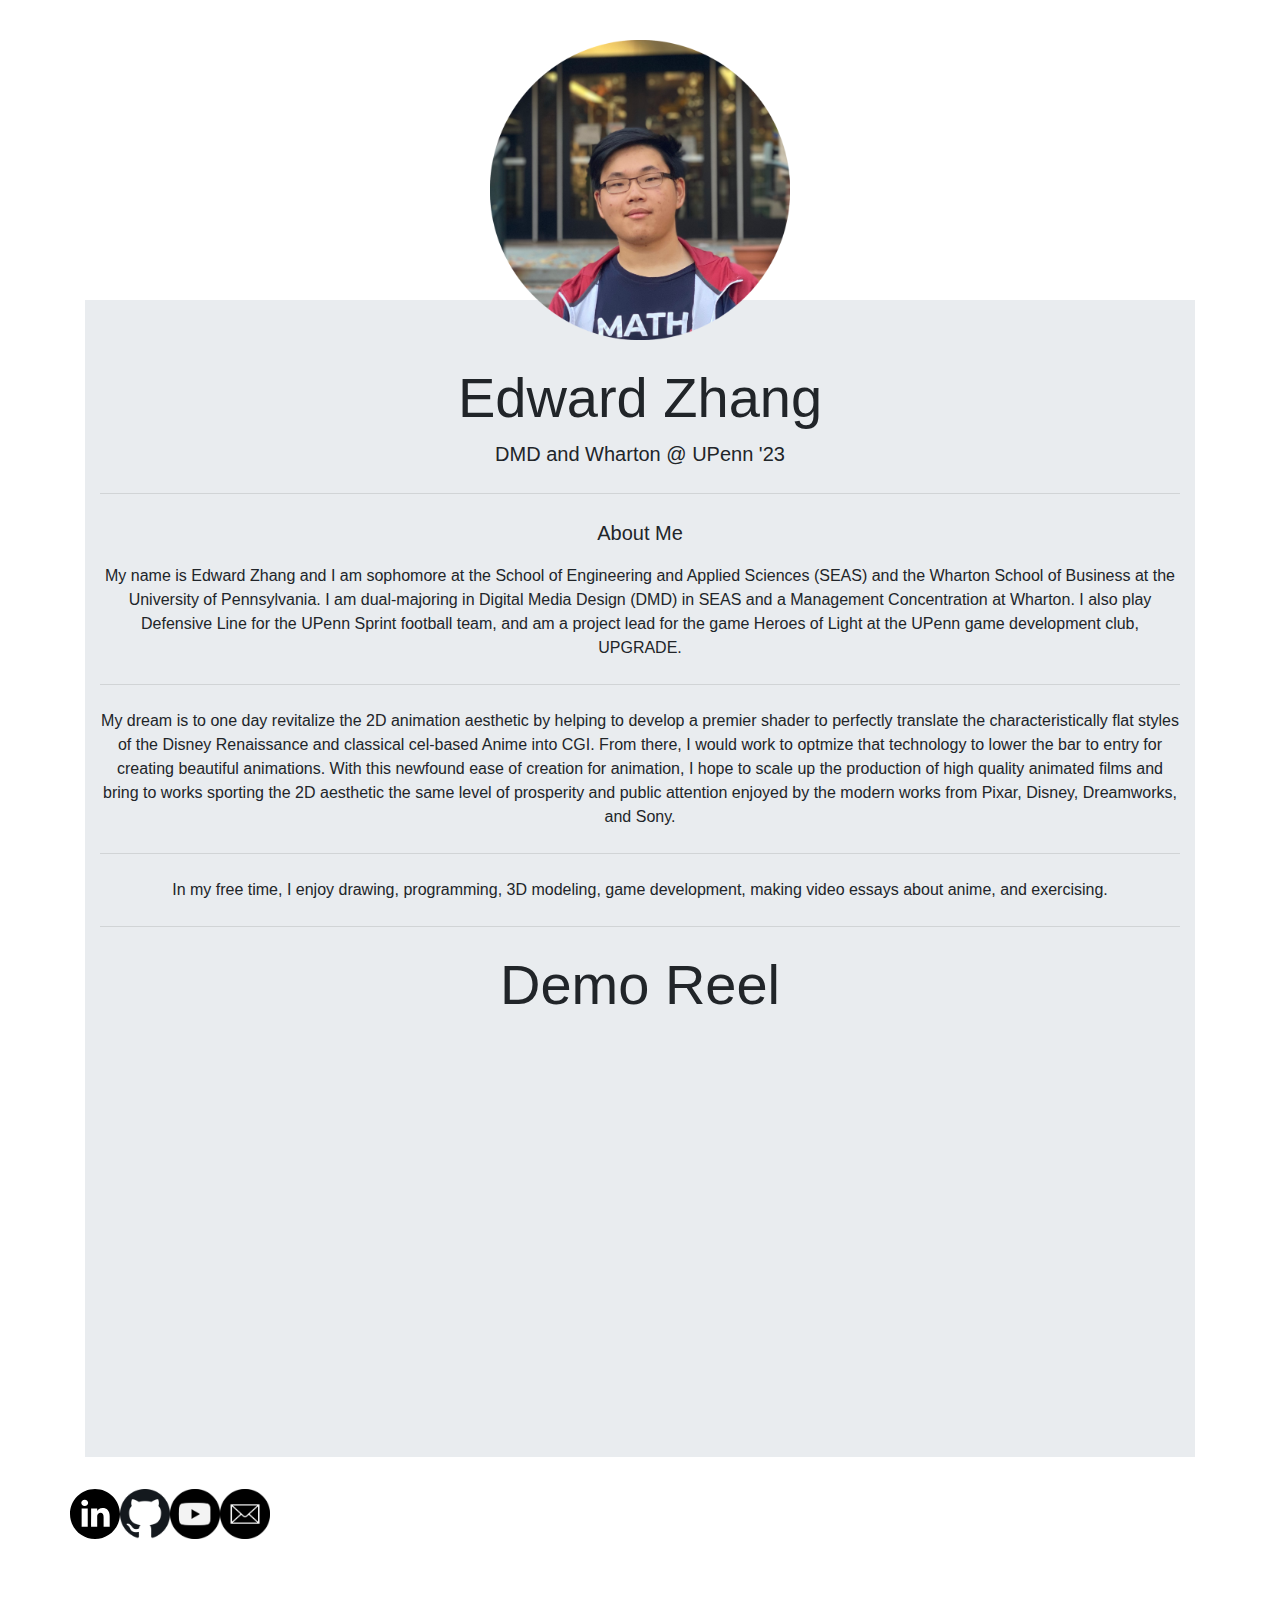
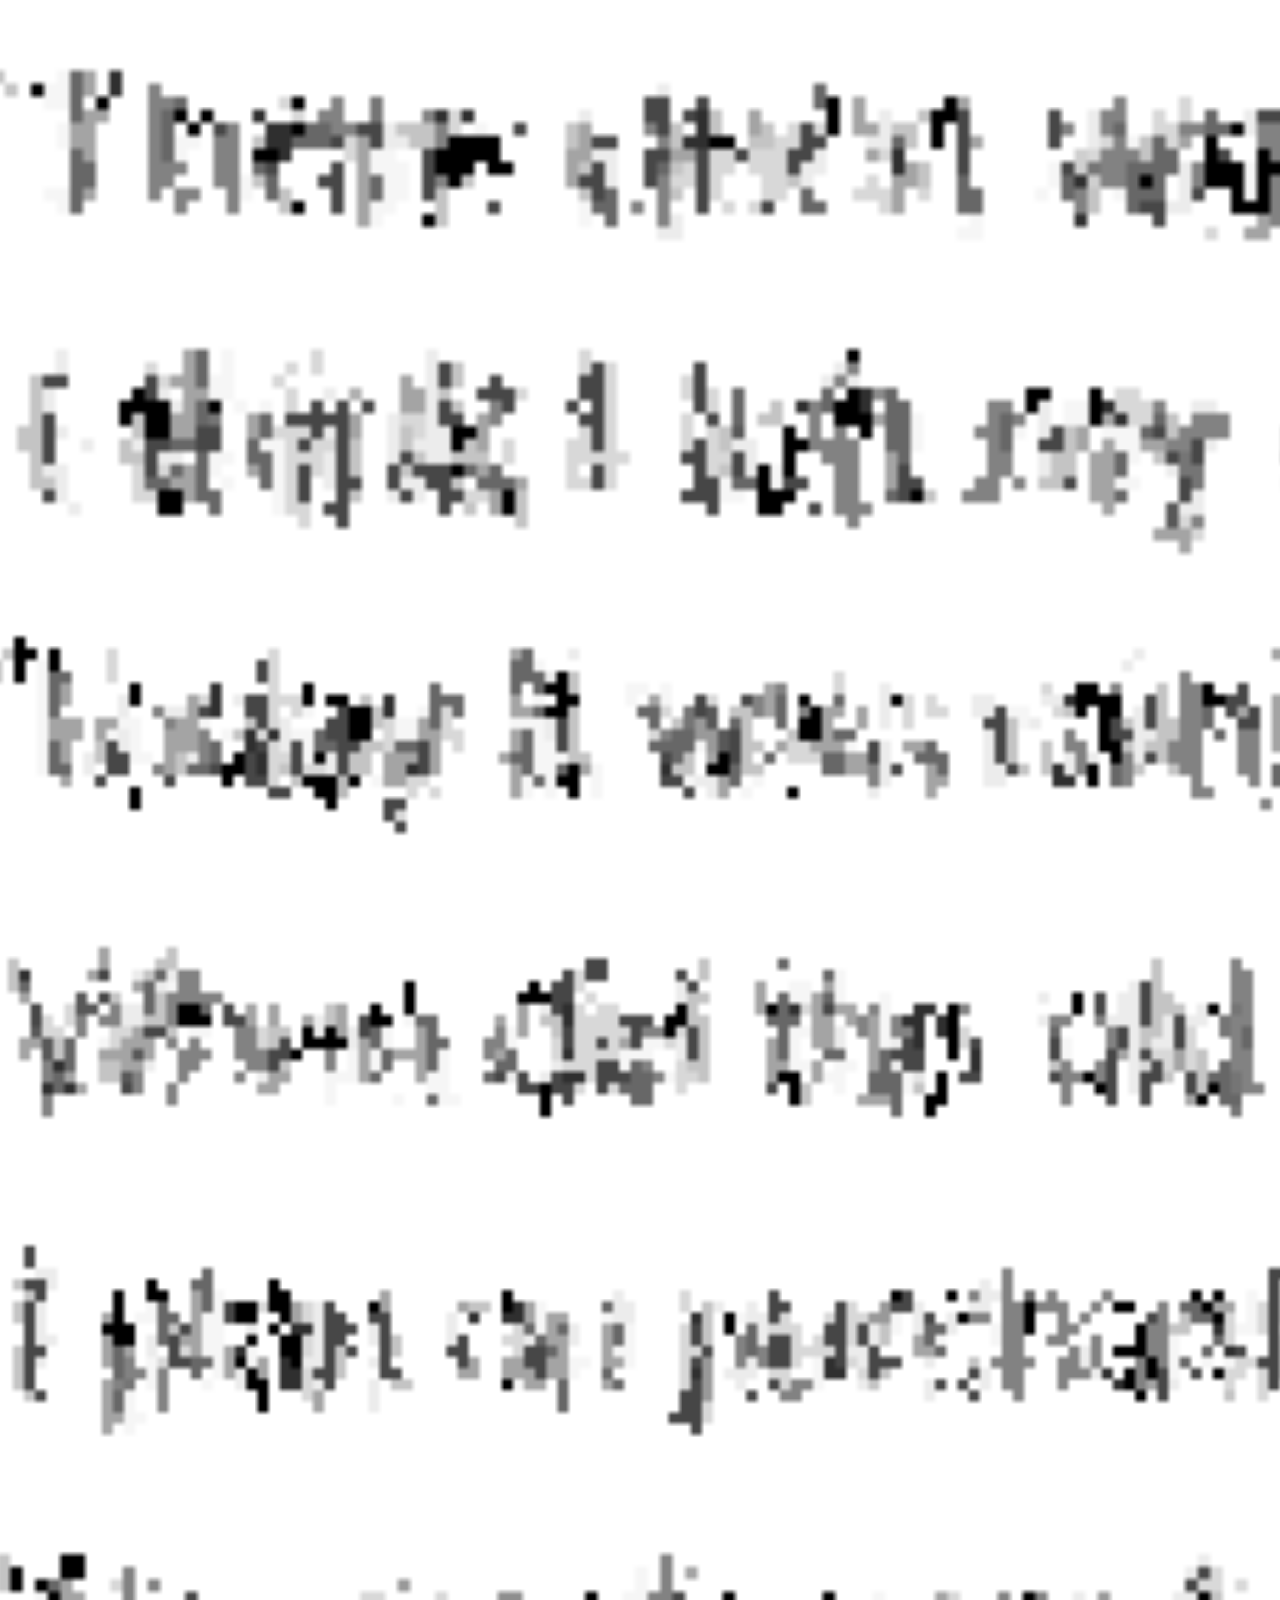
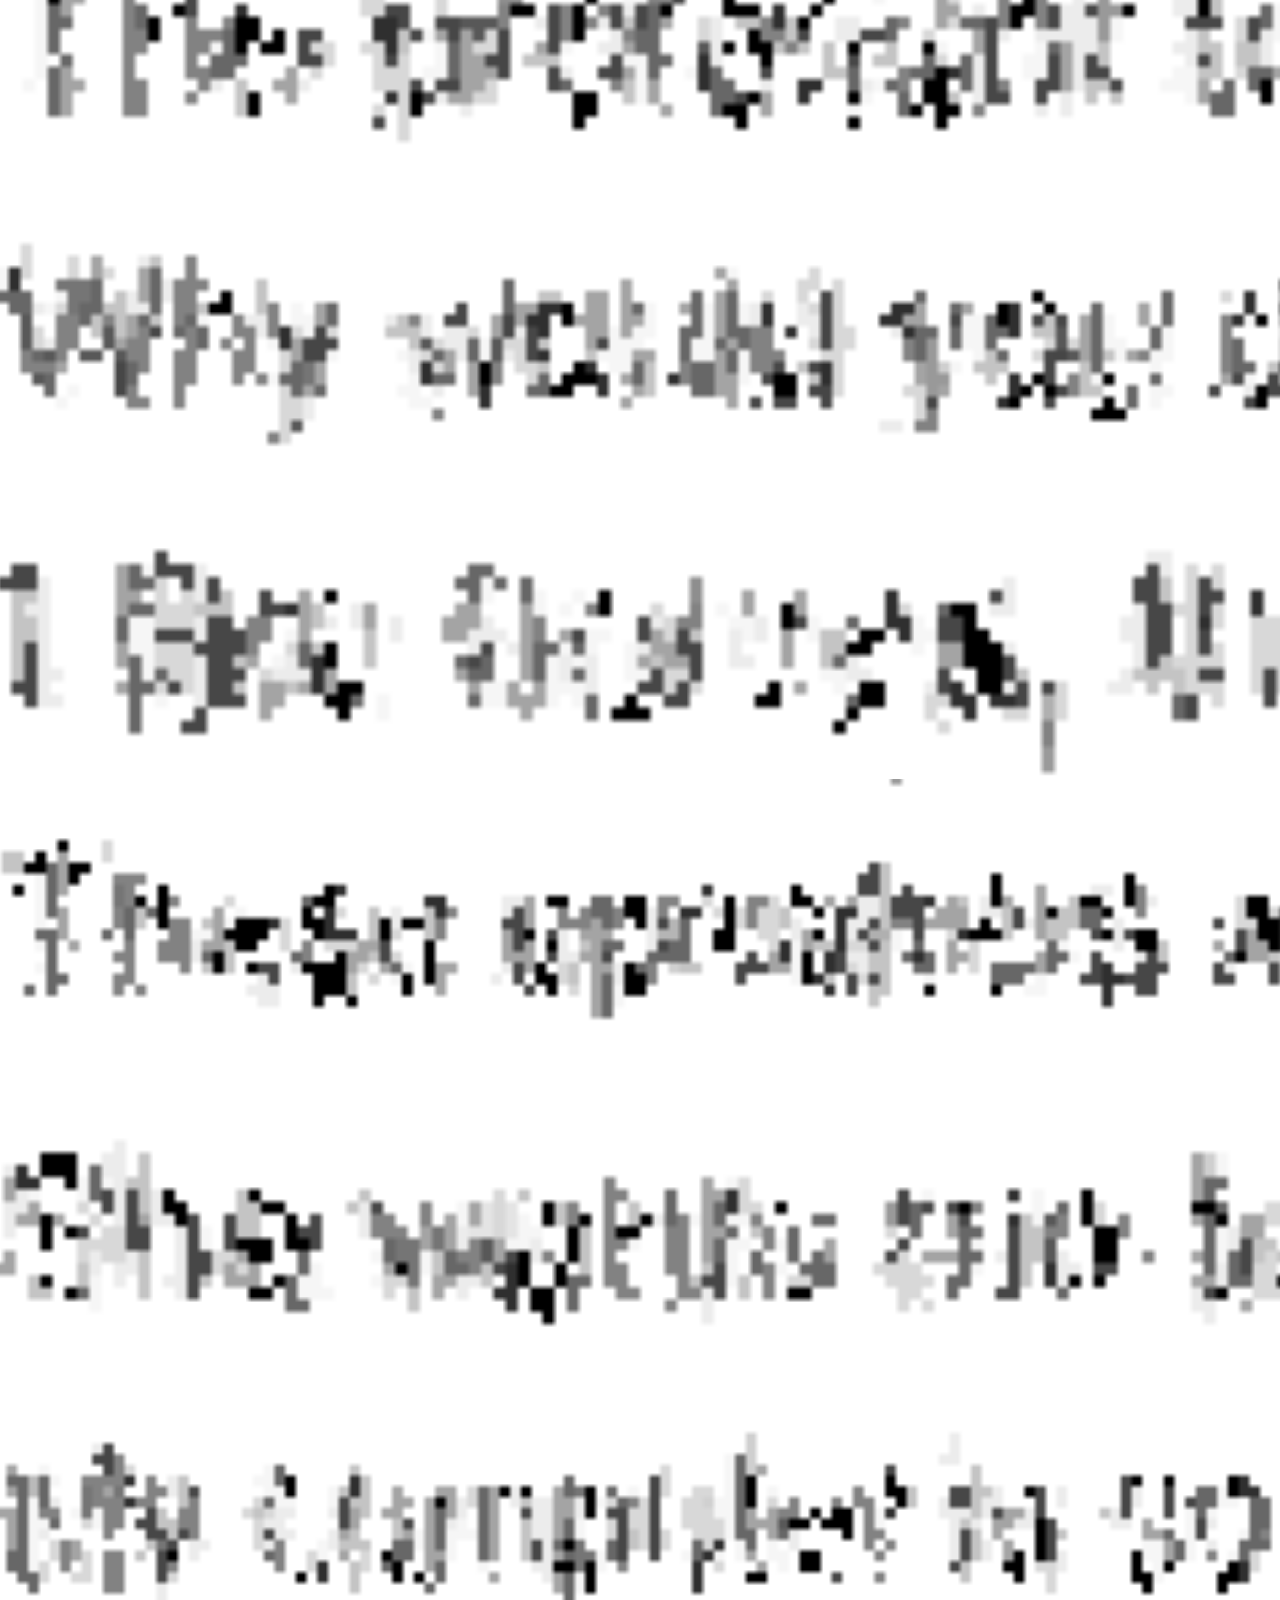
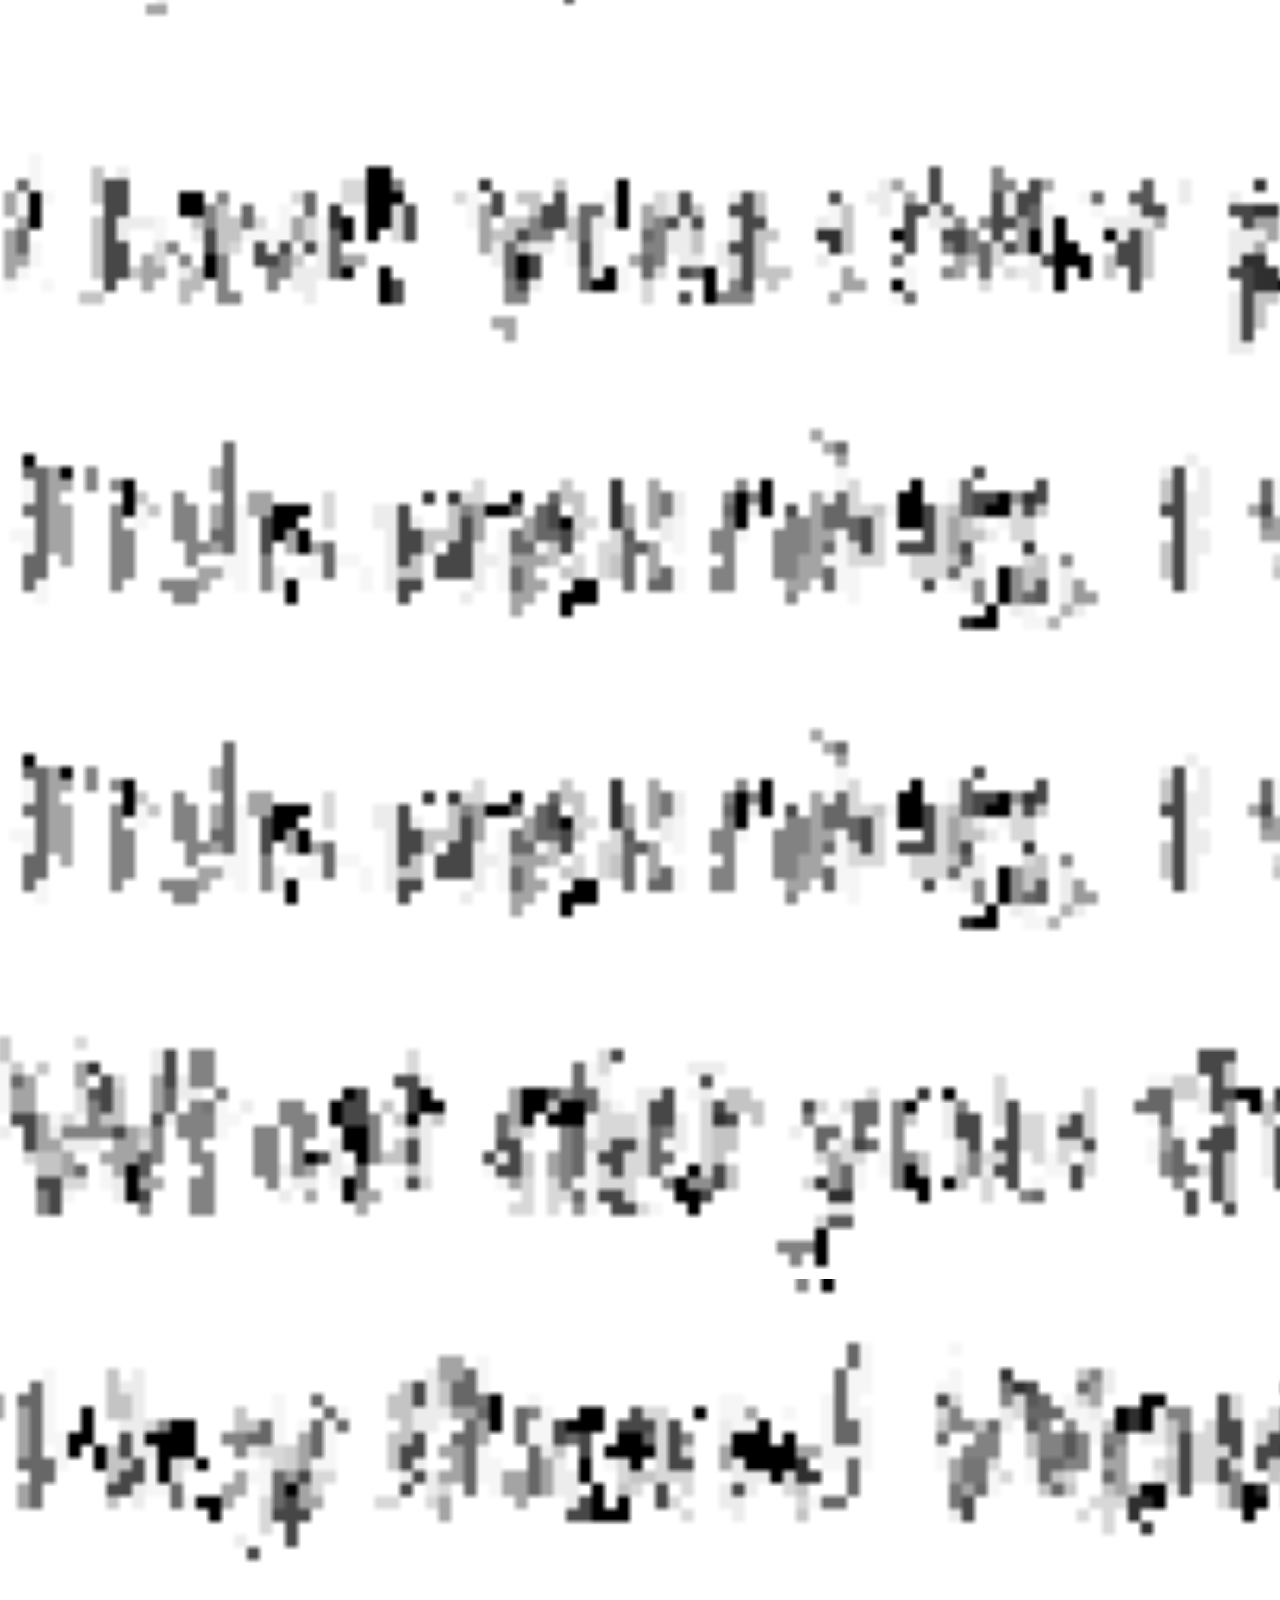
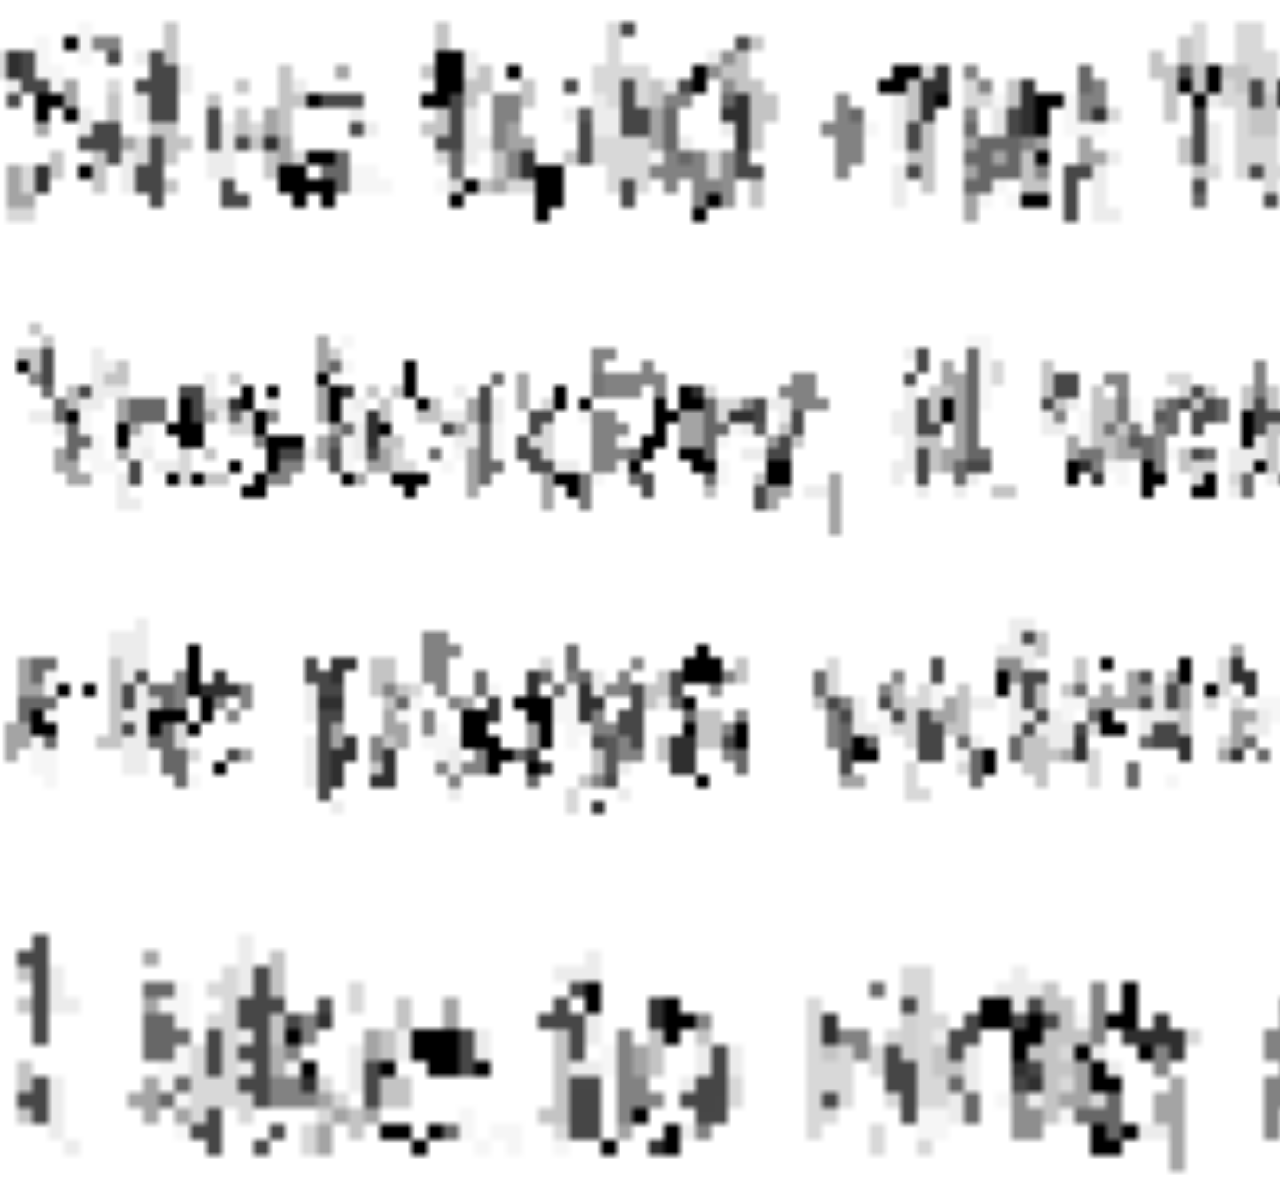
==== index.html @ c1eddf6a "Update index.html" ====
<!doctype html>
<html lang="en">
    <head>
        
        <link rel="stylesheet" href="index.css">
        <link rel="stylesheet" href="https://stackpath.bootstrapcdn.com/bootstrap/4.3.1/css/bootstrap.min.css" integrity="sha384-ggOyR0iXCbMQv3Xipma34MD+dH/1fQ784/j6cY/iJTQUOhcWr7x9JvoRxT2MZw1T" crossorigin="anonymous">
        <meta charset="utf-8" />
        <title>Edward Zhang '23</title>
    </head>  
    <body>
        
        <div class="container">
            
            <div class="row">
                <img src="pfpPortrait.png" alt="..." class="pfp"> 
                
            </div>
            
            <div class="jumbotron jumbotron-fluid">
                <div class="container">    
                    <h1 class="display-4" style="text-align: center">Edward Zhang</h1>
                    <p class="lead" style="text-align: center">DMD and Wharton @ UPenn '23</p>
                    <hr class="my-4">
                    <p class="lead" style="text-align: center">About Me</p>
                    <p style="text-align: center"> My name is Edward Zhang and I am sophomore at the School of Engineering and Applied Sciences (SEAS) and the Wharton School of Business at the University of Pennsylvania. I am dual-majoring in Digital Media Design (DMD) in SEAS and a Management Concentration at Wharton. I also play Defensive Line for the UPenn Sprint football team, and am a project lead for the game Heroes of Light at the UPenn game development club, UPGRADE.</p>
                    <hr class="my-4">
                    <p style="text-align: center">My dream is to one day revitalize the 2D animation aesthetic by helping to develop a premier shader to perfectly translate the characteristically flat styles of the Disney Renaissance and classical cel-based Anime into CGI. From there, I would work to optmize that technology to lower the bar to entry for creating beautiful animations. With this newfound ease of creation for animation, I hope to scale up the production of high quality animated films and bring to works sporting the 2D aesthetic the same level of prosperity and public attention enjoyed by the modern works from Pixar, Disney, Dreamworks, and Sony.</p>
                    <hr class="my-4">
                    <p style="text-align: center">In my free time, I enjoy drawing, programming, 3D modeling, game development, making video essays about anime, and exercising.</p>
                    <hr class="my-4">
                    <h1 class="display-4" style="text-align: center">Demo Reel</h1>
                    <center><iframe src="https://player.vimeo.com/video/482195114" width="640" height="360" frameborder="0" allow="autoplay; fullscreen" allowfullscreen></iframe></center>
                </div>   
            </div>
            
            <div class="row">
                <a href="https://www.linkedin.com/in/edwardjczhang/"><img src="1384014.svg" alt="..." class="icon"\></a>
                <a href="https://github.com/zedward23?tab=repositories"><img src="1024px-Octicons-mark-github.svg.png" alt="..." class="icon"\></a> 
                <a href="https://www.youtube.com/asleepyinsomniac"><img src="youtube.png" alt="..." class="icon"\> </a>
                <a href="mailto: zedward@seas.upenn.edu"><img src="img_237869.png" alt="..." class="icon"\> </a>  
                </div>
        </div>
        
        <div class="row">
                <img src="phrase1.png" alt="..." class="pfp">
                <img src="phrase2.png" alt="..." class="pfp">
                <img src="phrase3.png" alt="..." class="pfp">   
                <img src="phrase4.png" alt="..." class="pfp">   
                <img src="phrase5.png" alt="..." class="pfp">   
                <img src="phrase6.png" alt="..." class="pfp">   
                <img src="phrase7.png" alt="..." class="pfp">   
                <img src="phrase8.png" alt="..." class="pfp">  
                <img src="phrase9.png" alt="..." class="pfp">  
                <img src="phrase10.png" alt="..." class="pfp">  
                <img src="phrase11.png" alt="..." class="pfp">  
                <img src="phrase12.png" alt="..." class="pfp">  
                <img src="phrase13.png" alt="..." class="pfp">  
                <img src="phrase14.png" alt="..." class="pfp">  
                <img src="phrase15.png" alt="..." class="pfp">  
                <img src="phrase16.png" alt="..." class="pfp">  
                <img src="phrase17.png" alt="..." class="pfp">  
                <img src="phrase18.png" alt="..." class="pfp">  
                <img src="phrase19.png" alt="..." class="pfp">  
                <img src="phrase20.png" alt="..." class="pfp">  
        </div>
        
        
    </body>
</html>
---- index.css ----
.container{
    
}
.row{ 
    height: auto;
}

.pfp{
    position: relative;
    margin-left: auto;
    margin-right: auto;
    top: 40px;
    height: 300px;  
}

.jumbotron{
    background-color: aliceblue;
    width: auto;
}

.text{
    position: absolute;
    margin-left: auto;
    margin-right: auto;
}

.icon{
    height: 50px;  
}
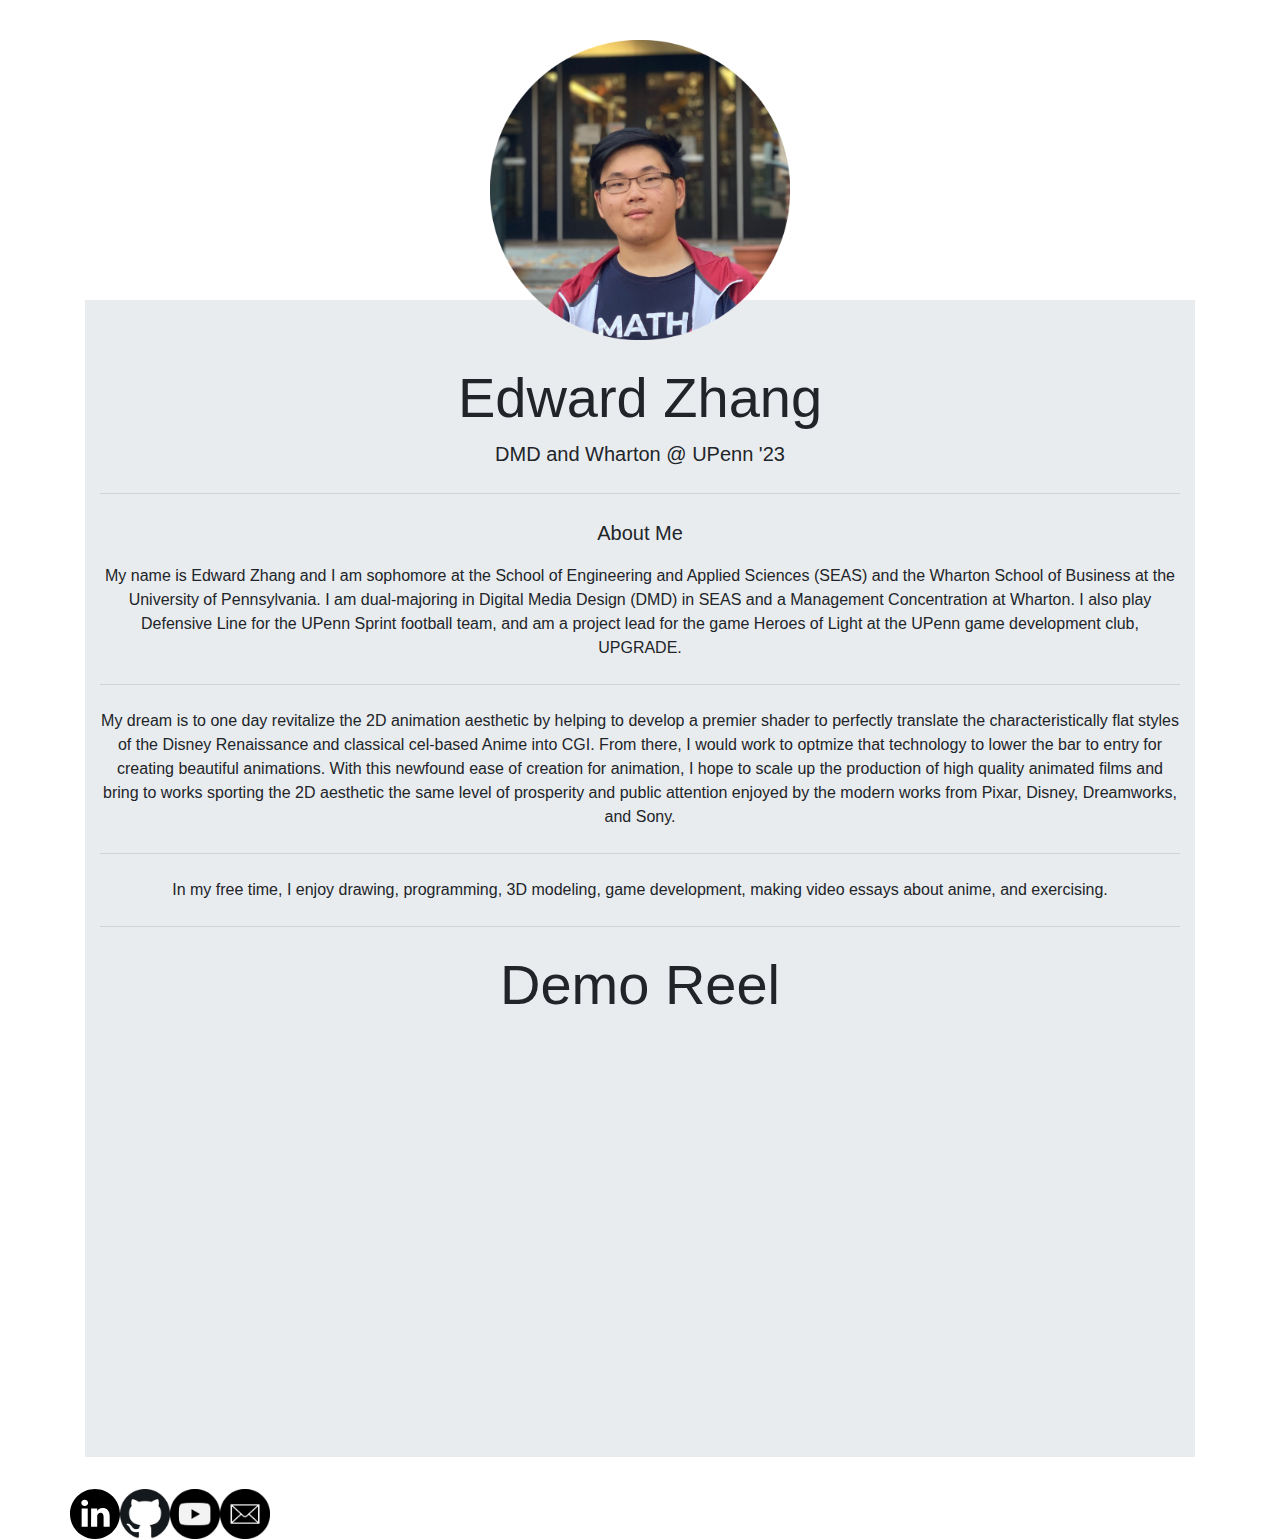
==== commit a69419b4: "Update index.html" ====
--- a/index.html
+++ b/index.html
@@ -41,29 +41,6 @@
                 </div>
         </div>
         
-        <div class="row">
-                <img src="phrase1.png" alt="..." class="pfp">
-                <img src="phrase2.png" alt="..." class="pfp">
-                <img src="phrase3.png" alt="..." class="pfp">   
-                <img src="phrase4.png" alt="..." class="pfp">   
-                <img src="phrase5.png" alt="..." class="pfp">   
-                <img src="phrase6.png" alt="..." class="pfp">   
-                <img src="phrase7.png" alt="..." class="pfp">   
-                <img src="phrase8.png" alt="..." class="pfp">  
-                <img src="phrase9.png" alt="..." class="pfp">  
-                <img src="phrase10.png" alt="..." class="pfp">  
-                <img src="phrase11.png" alt="..." class="pfp">  
-                <img src="phrase12.png" alt="..." class="pfp">  
-                <img src="phrase13.png" alt="..." class="pfp">  
-                <img src="phrase14.png" alt="..." class="pfp">  
-                <img src="phrase15.png" alt="..." class="pfp">  
-                <img src="phrase16.png" alt="..." class="pfp">  
-                <img src="phrase17.png" alt="..." class="pfp">  
-                <img src="phrase18.png" alt="..." class="pfp">  
-                <img src="phrase19.png" alt="..." class="pfp">  
-                <img src="phrase20.png" alt="..." class="pfp">  
-        </div>
-        
         
     </body>
 </html>
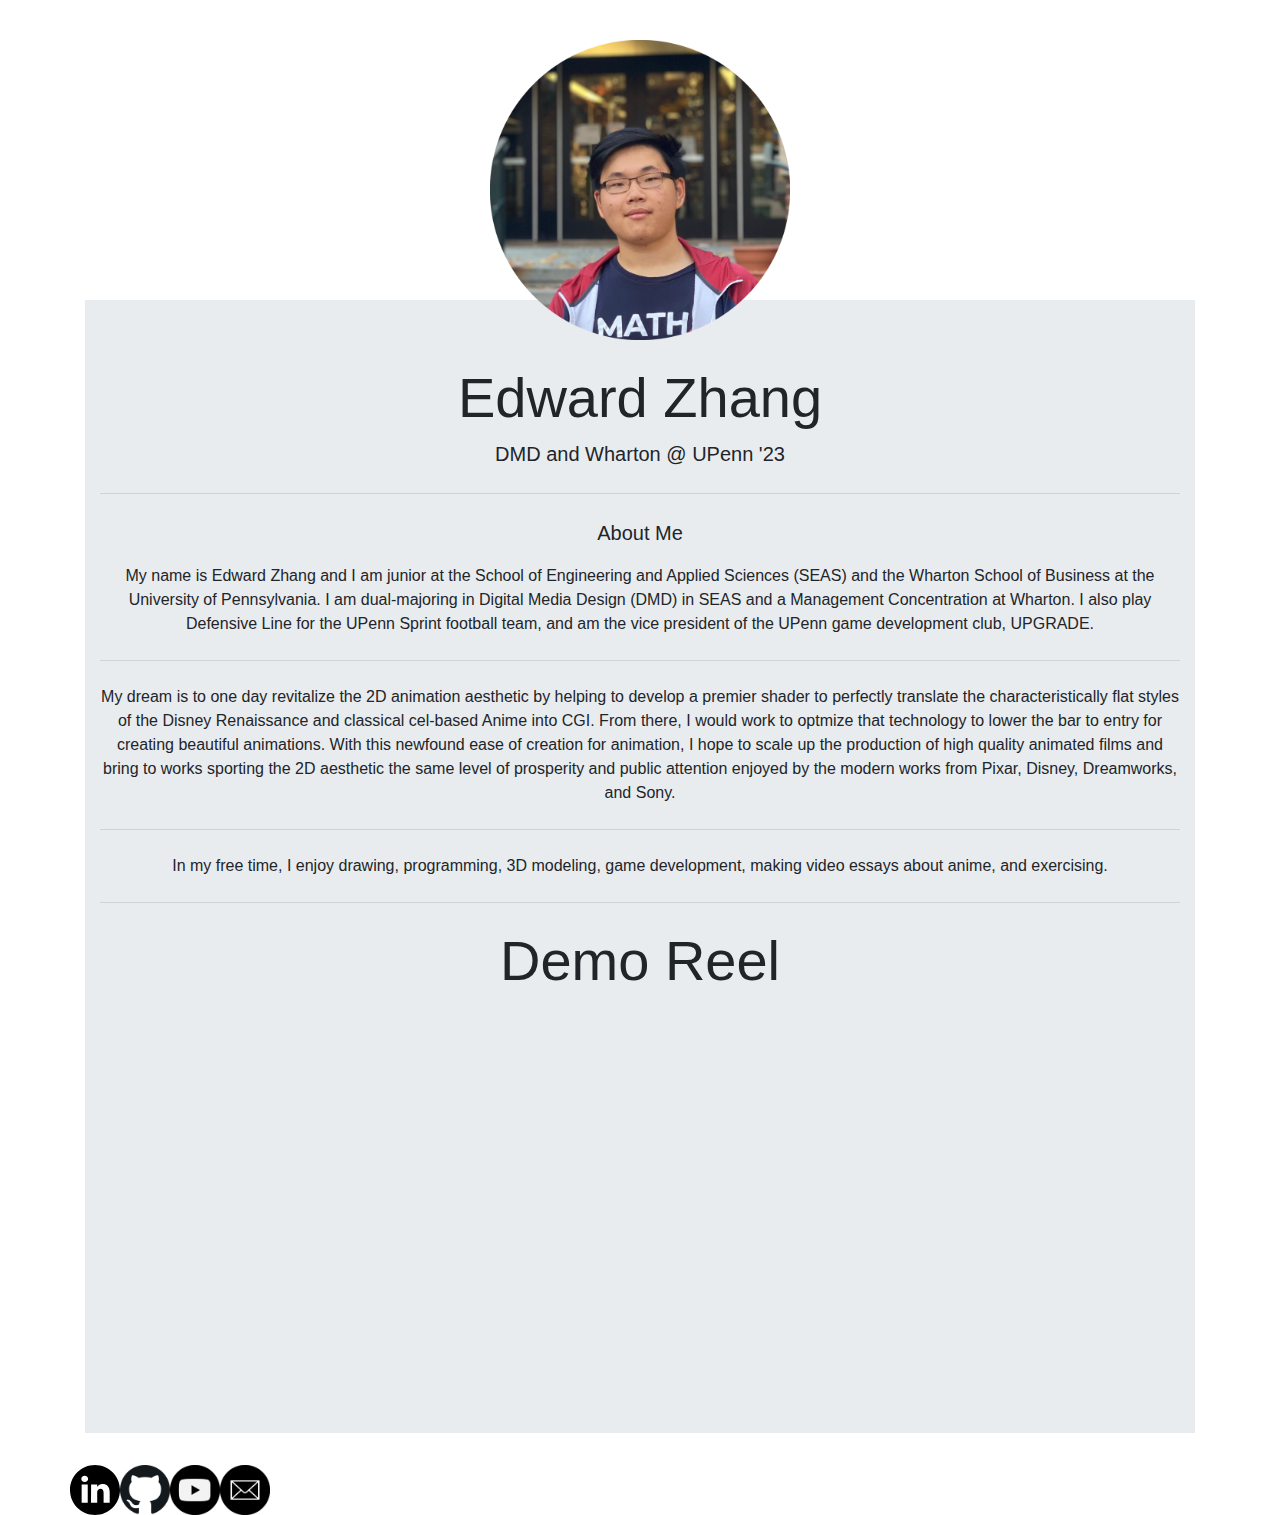
==== commit 8f7d0d25: "updated" ====
--- a/index.html
+++ b/index.html
@@ -22,7 +22,7 @@
                     <p class="lead" style="text-align: center">DMD and Wharton @ UPenn '23</p>
                     <hr class="my-4">
                     <p class="lead" style="text-align: center">About Me</p>
-                    <p style="text-align: center"> My name is Edward Zhang and I am sophomore at the School of Engineering and Applied Sciences (SEAS) and the Wharton School of Business at the University of Pennsylvania. I am dual-majoring in Digital Media Design (DMD) in SEAS and a Management Concentration at Wharton. I also play Defensive Line for the UPenn Sprint football team, and am a project lead for the game Heroes of Light at the UPenn game development club, UPGRADE.</p>
+                    <p style="text-align: center"> My name is Edward Zhang and I am junior at the School of Engineering and Applied Sciences (SEAS) and the Wharton School of Business at the University of Pennsylvania. I am dual-majoring in Digital Media Design (DMD) in SEAS and a Management Concentration at Wharton. I also play Defensive Line for the UPenn Sprint football team, and am the vice president of the UPenn game development club, UPGRADE.</p>
                     <hr class="my-4">
                     <p style="text-align: center">My dream is to one day revitalize the 2D animation aesthetic by helping to develop a premier shader to perfectly translate the characteristically flat styles of the Disney Renaissance and classical cel-based Anime into CGI. From there, I would work to optmize that technology to lower the bar to entry for creating beautiful animations. With this newfound ease of creation for animation, I hope to scale up the production of high quality animated films and bring to works sporting the 2D aesthetic the same level of prosperity and public attention enjoyed by the modern works from Pixar, Disney, Dreamworks, and Sony.</p>
                     <hr class="my-4">
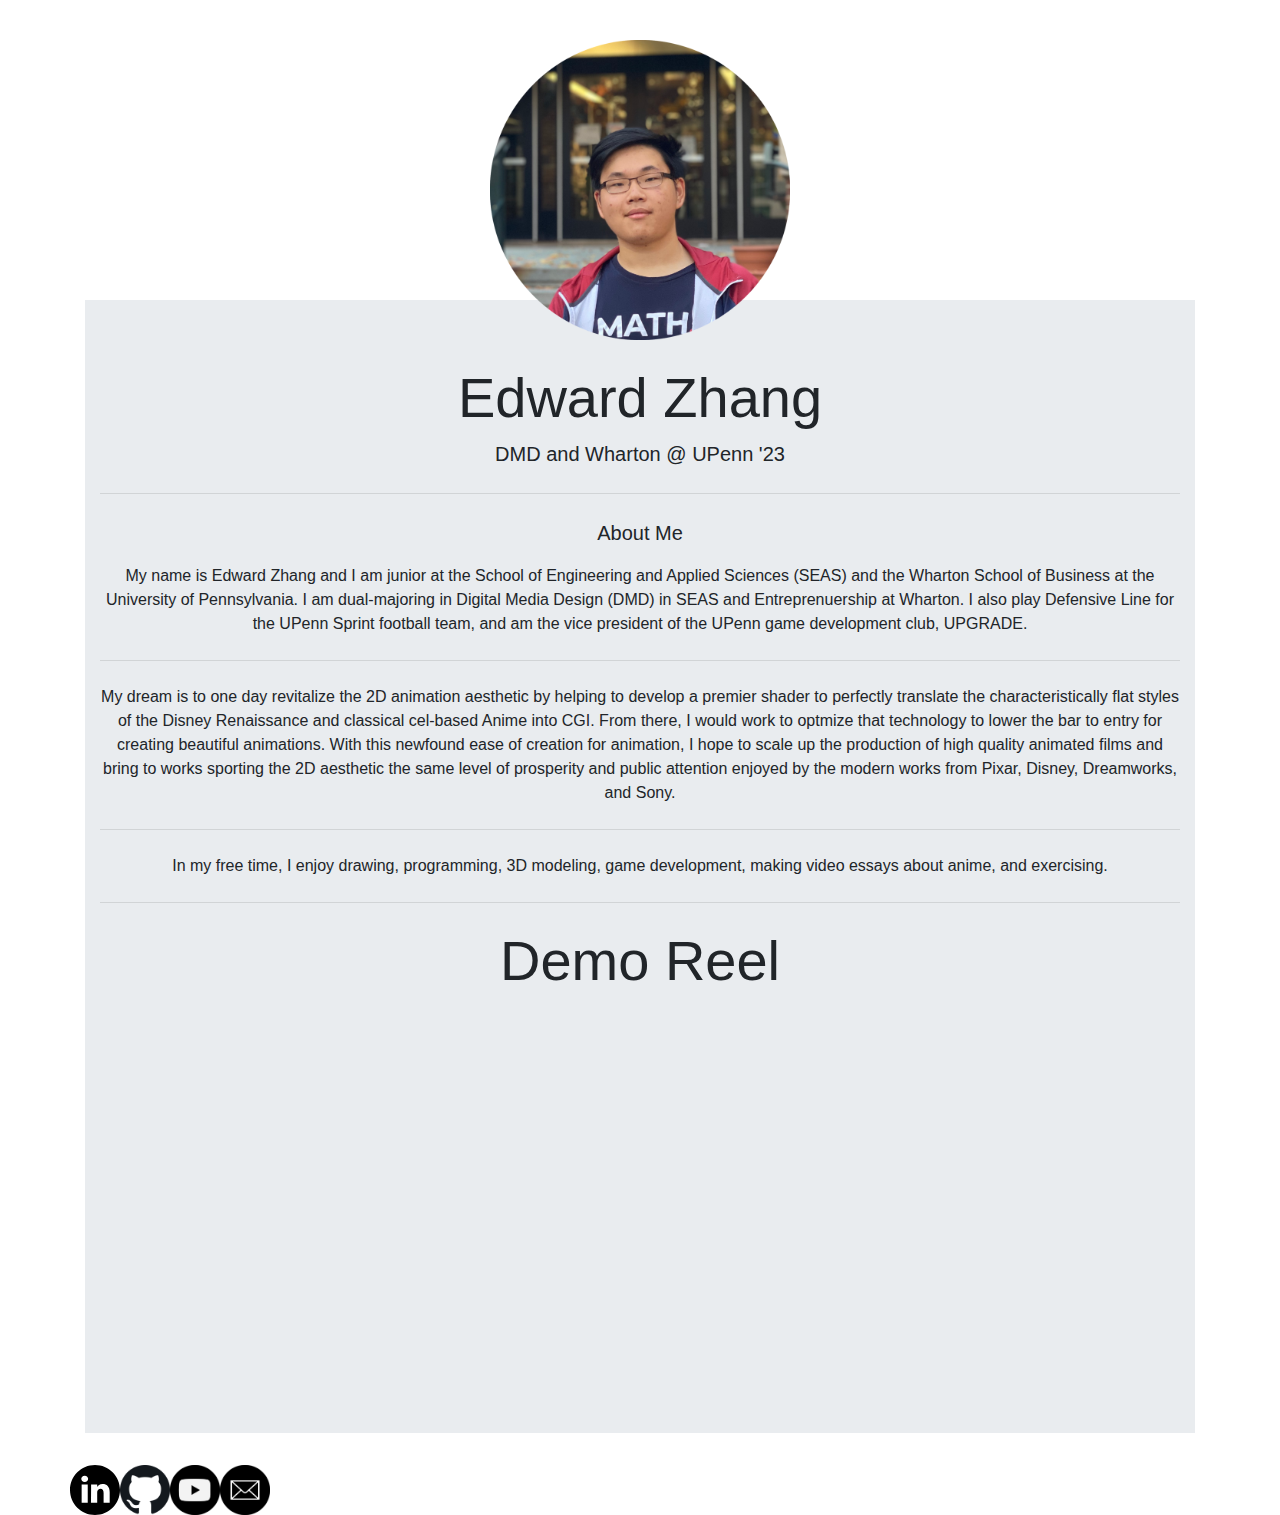
==== commit ebca4ea7: "updated again" ====
--- a/index.html
+++ b/index.html
@@ -22,7 +22,7 @@
                     <p class="lead" style="text-align: center">DMD and Wharton @ UPenn '23</p>
                     <hr class="my-4">
                     <p class="lead" style="text-align: center">About Me</p>
-                    <p style="text-align: center"> My name is Edward Zhang and I am junior at the School of Engineering and Applied Sciences (SEAS) and the Wharton School of Business at the University of Pennsylvania. I am dual-majoring in Digital Media Design (DMD) in SEAS and a Management Concentration at Wharton. I also play Defensive Line for the UPenn Sprint football team, and am the vice president of the UPenn game development club, UPGRADE.</p>
+                    <p style="text-align: center"> My name is Edward Zhang and I am junior at the School of Engineering and Applied Sciences (SEAS) and the Wharton School of Business at the University of Pennsylvania. I am dual-majoring in Digital Media Design (DMD) in SEAS and Entreprenuership at Wharton. I also play Defensive Line for the UPenn Sprint football team, and am the vice president of the UPenn game development club, UPGRADE.</p>
                     <hr class="my-4">
                     <p style="text-align: center">My dream is to one day revitalize the 2D animation aesthetic by helping to develop a premier shader to perfectly translate the characteristically flat styles of the Disney Renaissance and classical cel-based Anime into CGI. From there, I would work to optmize that technology to lower the bar to entry for creating beautiful animations. With this newfound ease of creation for animation, I hope to scale up the production of high quality animated films and bring to works sporting the 2D aesthetic the same level of prosperity and public attention enjoyed by the modern works from Pixar, Disney, Dreamworks, and Sony.</p>
                     <hr class="my-4">
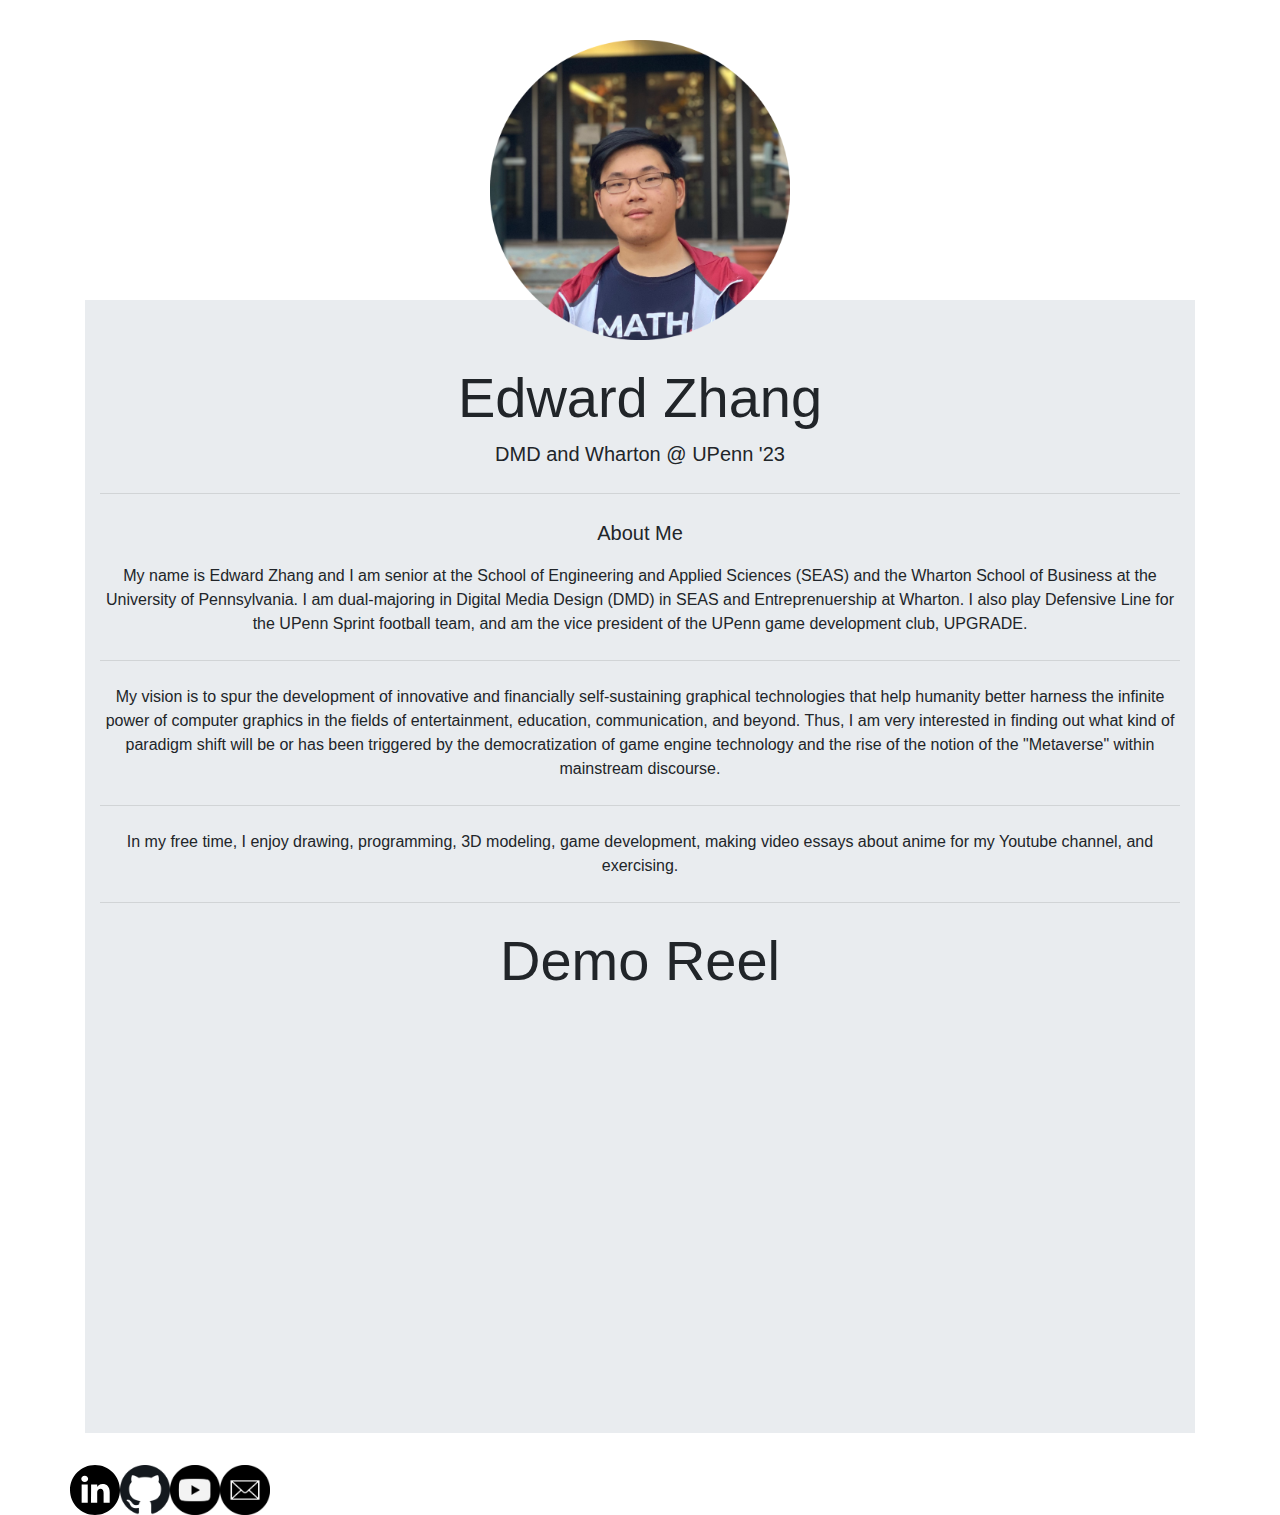
==== commit 2477e422: "update info" ====
--- a/index.html
+++ b/index.html
@@ -22,11 +22,11 @@
                     <p class="lead" style="text-align: center">DMD and Wharton @ UPenn '23</p>
                     <hr class="my-4">
                     <p class="lead" style="text-align: center">About Me</p>
-                    <p style="text-align: center"> My name is Edward Zhang and I am junior at the School of Engineering and Applied Sciences (SEAS) and the Wharton School of Business at the University of Pennsylvania. I am dual-majoring in Digital Media Design (DMD) in SEAS and Entreprenuership at Wharton. I also play Defensive Line for the UPenn Sprint football team, and am the vice president of the UPenn game development club, UPGRADE.</p>
+                    <p style="text-align: center"> My name is Edward Zhang and I am senior at the School of Engineering and Applied Sciences (SEAS) and the Wharton School of Business at the University of Pennsylvania. I am dual-majoring in Digital Media Design (DMD) in SEAS and Entreprenuership at Wharton. I also play Defensive Line for the UPenn Sprint football team, and am the vice president of the UPenn game development club, UPGRADE.</p>
                     <hr class="my-4">
-                    <p style="text-align: center">My dream is to one day revitalize the 2D animation aesthetic by helping to develop a premier shader to perfectly translate the characteristically flat styles of the Disney Renaissance and classical cel-based Anime into CGI. From there, I would work to optmize that technology to lower the bar to entry for creating beautiful animations. With this newfound ease of creation for animation, I hope to scale up the production of high quality animated films and bring to works sporting the 2D aesthetic the same level of prosperity and public attention enjoyed by the modern works from Pixar, Disney, Dreamworks, and Sony.</p>
+                    <p style="text-align: center">My vision is to spur the development of innovative and financially self-sustaining graphical technologies that help humanity better harness the infinite power of computer graphics in the fields of entertainment, education, communication, and beyond. Thus, I am very interested in finding out what kind of paradigm shift will be or has been triggered by the democratization of game engine technology and the rise of the notion of the "Metaverse" within mainstream discourse.</p>
                     <hr class="my-4">
-                    <p style="text-align: center">In my free time, I enjoy drawing, programming, 3D modeling, game development, making video essays about anime, and exercising.</p>
+                    <p style="text-align: center">In my free time, I enjoy drawing, programming, 3D modeling, game development, making video essays about anime for my Youtube channel, and exercising.</p>
                     <hr class="my-4">
                     <h1 class="display-4" style="text-align: center">Demo Reel</h1>
                     <center><iframe src="https://player.vimeo.com/video/482195114" width="640" height="360" frameborder="0" allow="autoplay; fullscreen" allowfullscreen></iframe></center>
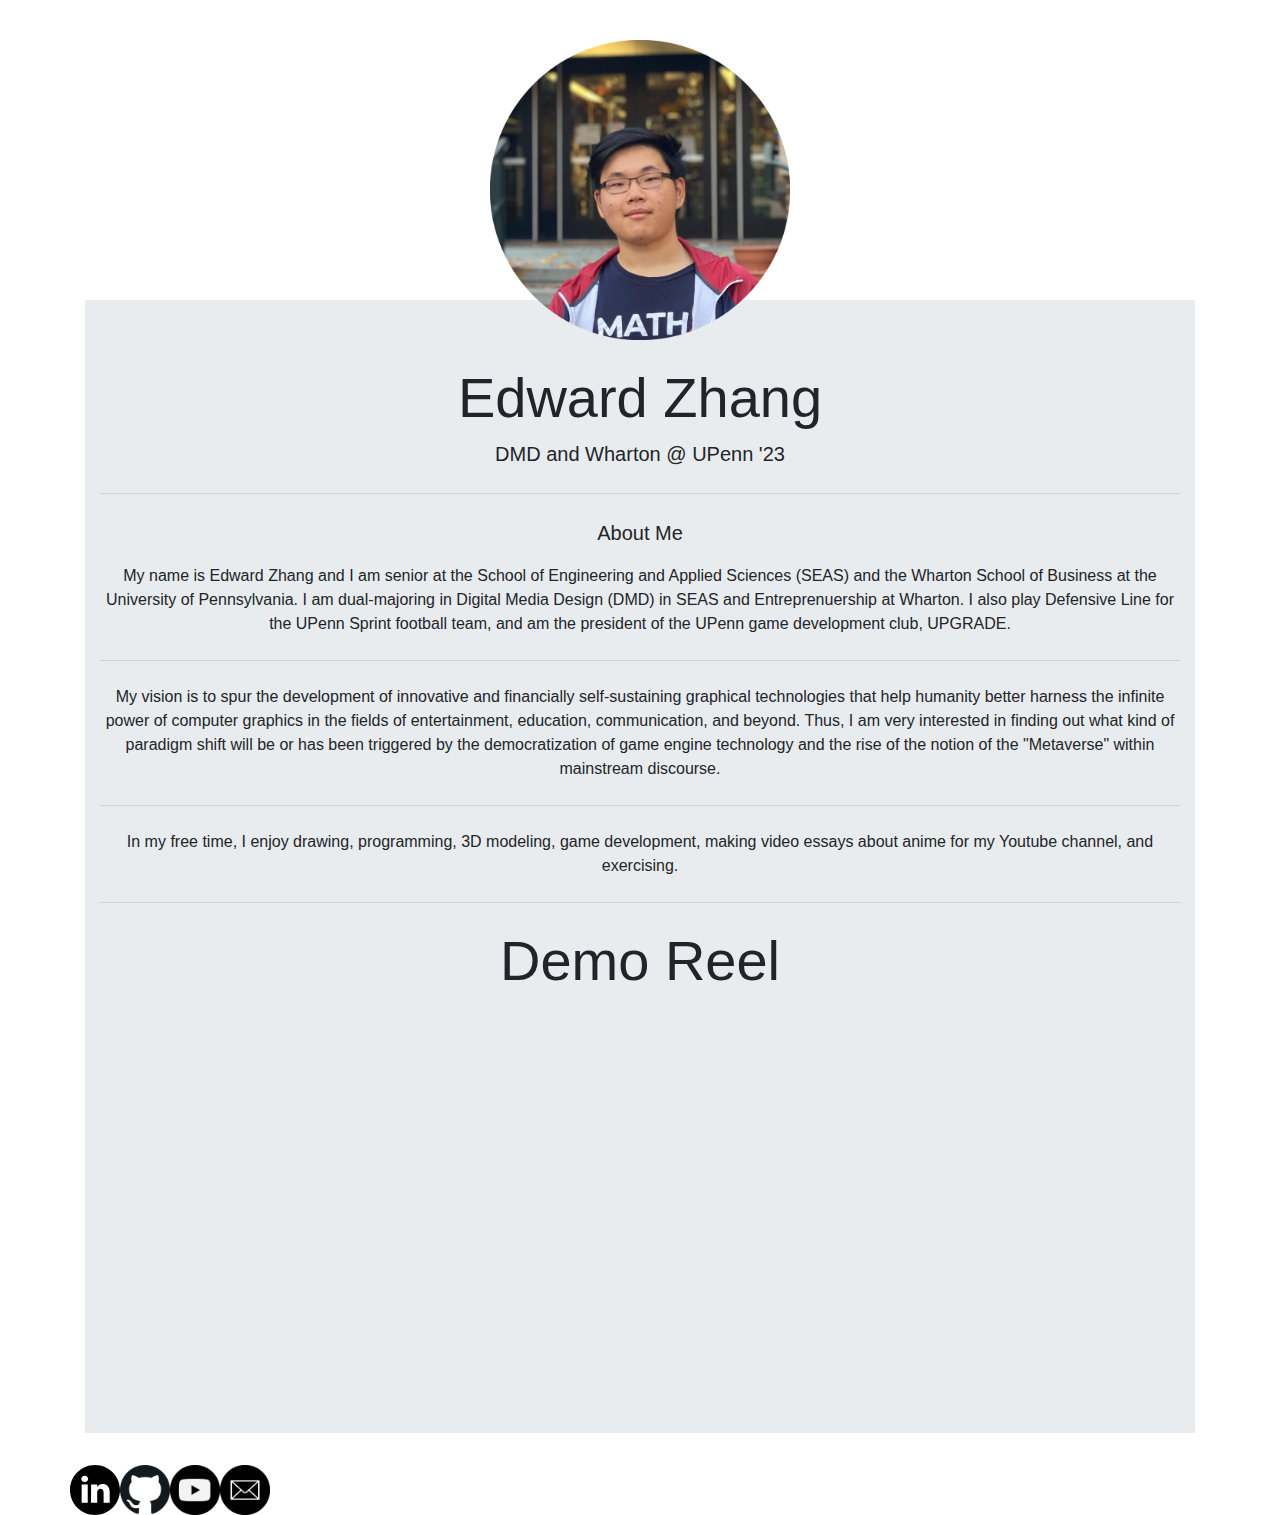
==== commit 3ec1ea44: "update vp to p" ====
--- a/index.html
+++ b/index.html
@@ -22,7 +22,7 @@
                     <p class="lead" style="text-align: center">DMD and Wharton @ UPenn '23</p>
                     <hr class="my-4">
                     <p class="lead" style="text-align: center">About Me</p>
-                    <p style="text-align: center"> My name is Edward Zhang and I am senior at the School of Engineering and Applied Sciences (SEAS) and the Wharton School of Business at the University of Pennsylvania. I am dual-majoring in Digital Media Design (DMD) in SEAS and Entreprenuership at Wharton. I also play Defensive Line for the UPenn Sprint football team, and am the vice president of the UPenn game development club, UPGRADE.</p>
+                    <p style="text-align: center"> My name is Edward Zhang and I am senior at the School of Engineering and Applied Sciences (SEAS) and the Wharton School of Business at the University of Pennsylvania. I am dual-majoring in Digital Media Design (DMD) in SEAS and Entreprenuership at Wharton. I also play Defensive Line for the UPenn Sprint football team, and am the president of the UPenn game development club, UPGRADE.</p>
                     <hr class="my-4">
                     <p style="text-align: center">My vision is to spur the development of innovative and financially self-sustaining graphical technologies that help humanity better harness the infinite power of computer graphics in the fields of entertainment, education, communication, and beyond. Thus, I am very interested in finding out what kind of paradigm shift will be or has been triggered by the democratization of game engine technology and the rise of the notion of the "Metaverse" within mainstream discourse.</p>
                     <hr class="my-4">
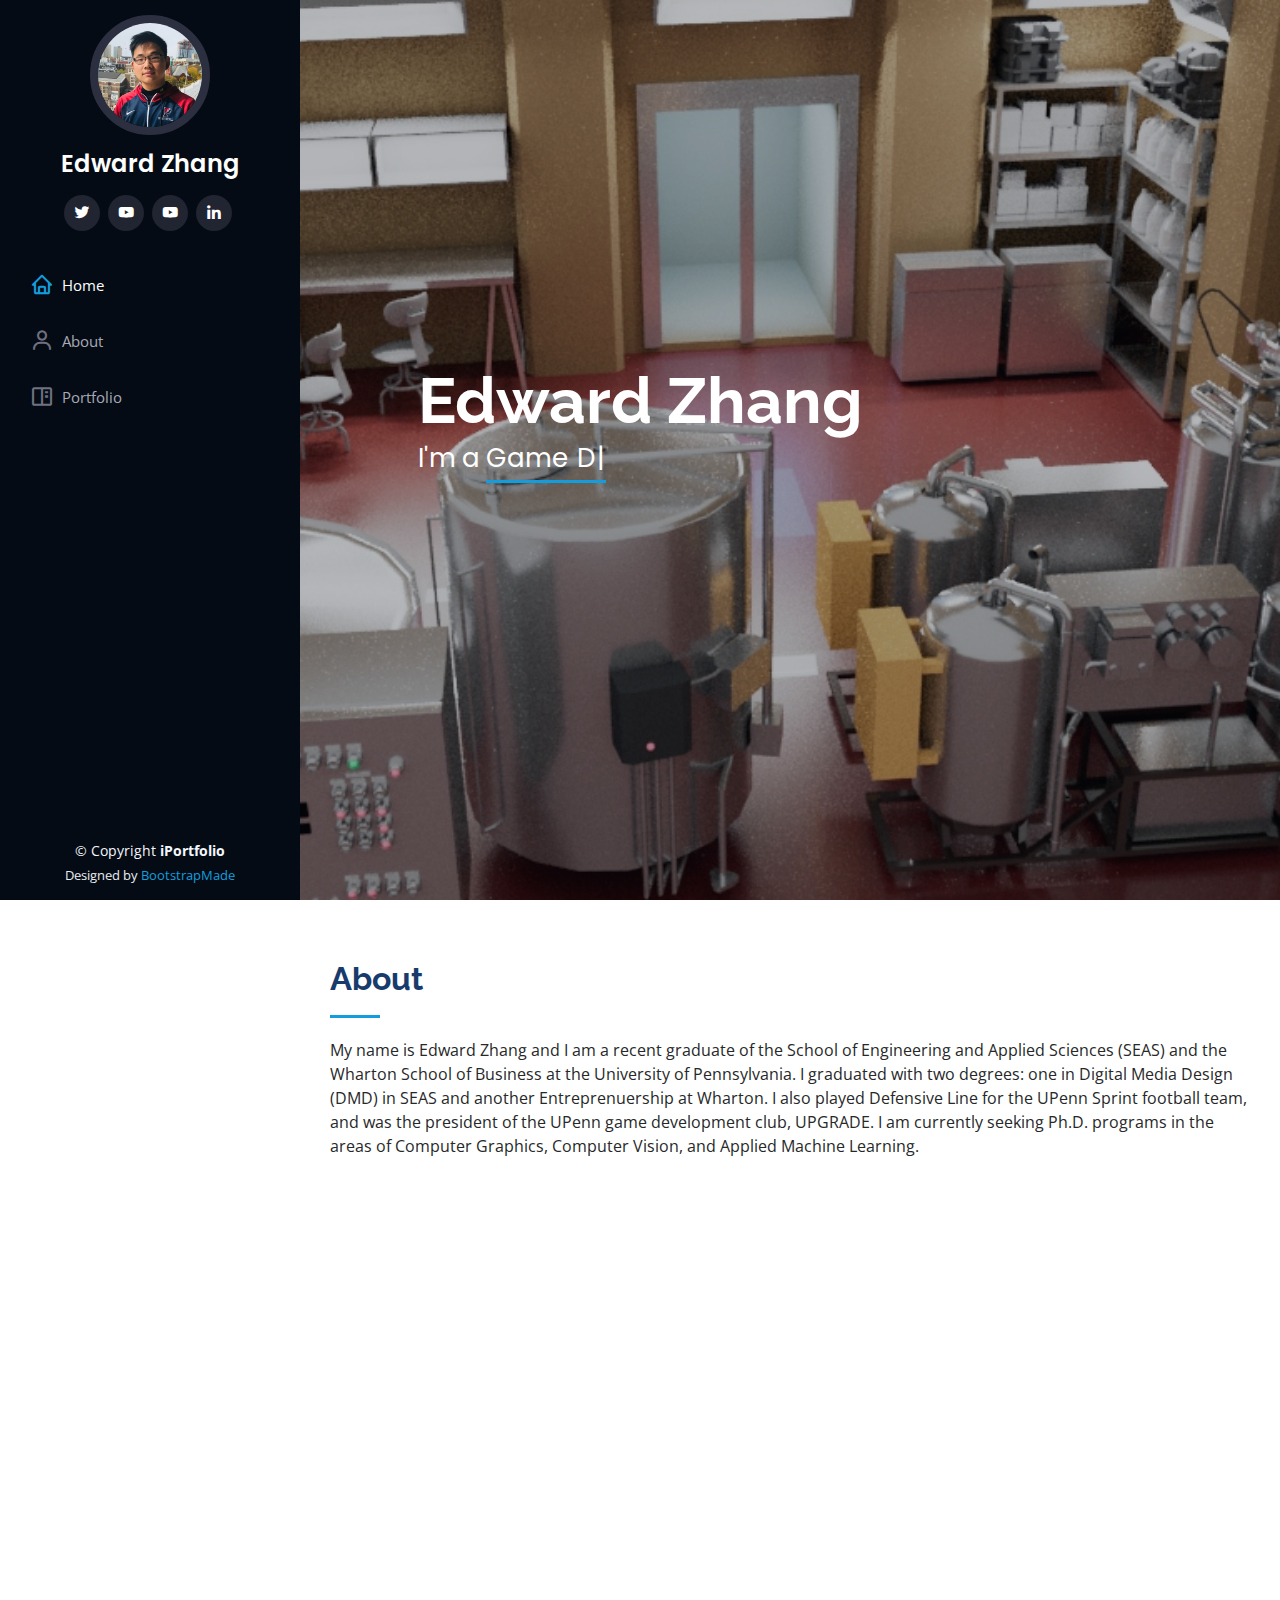
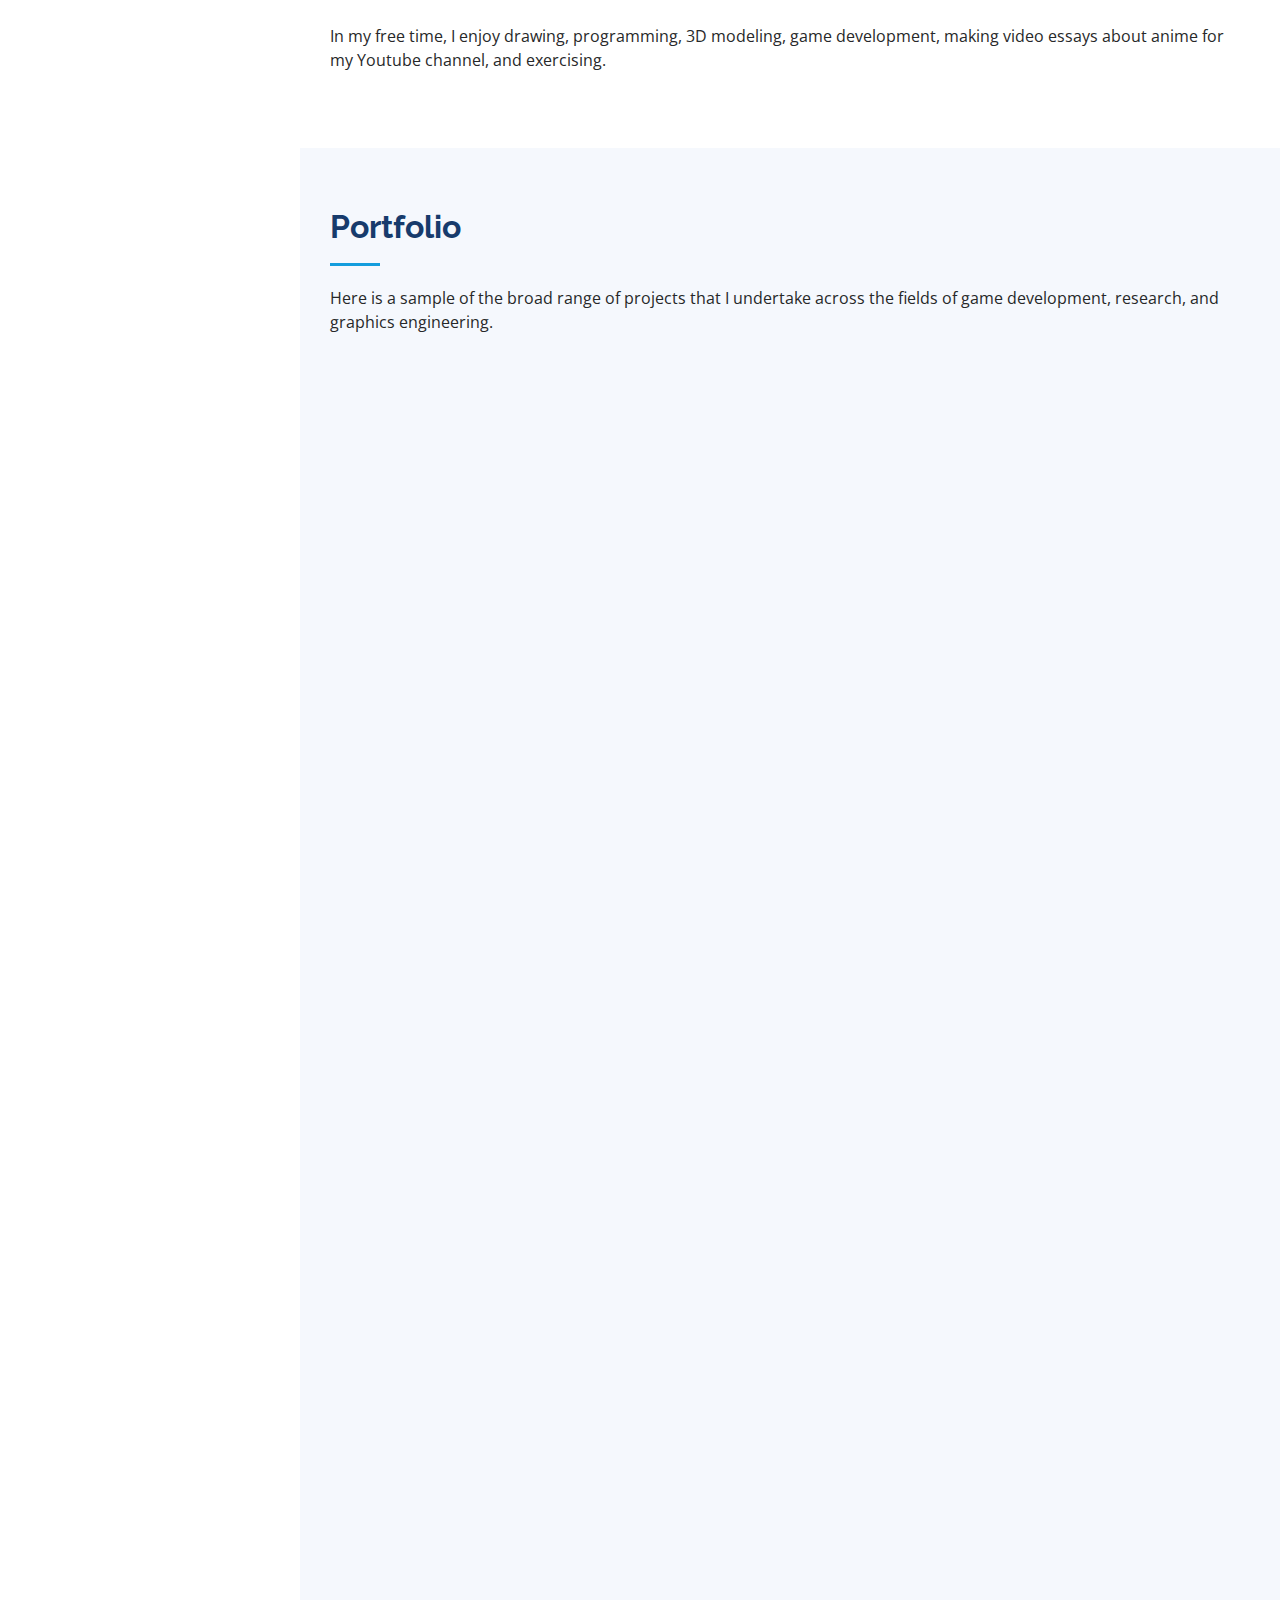
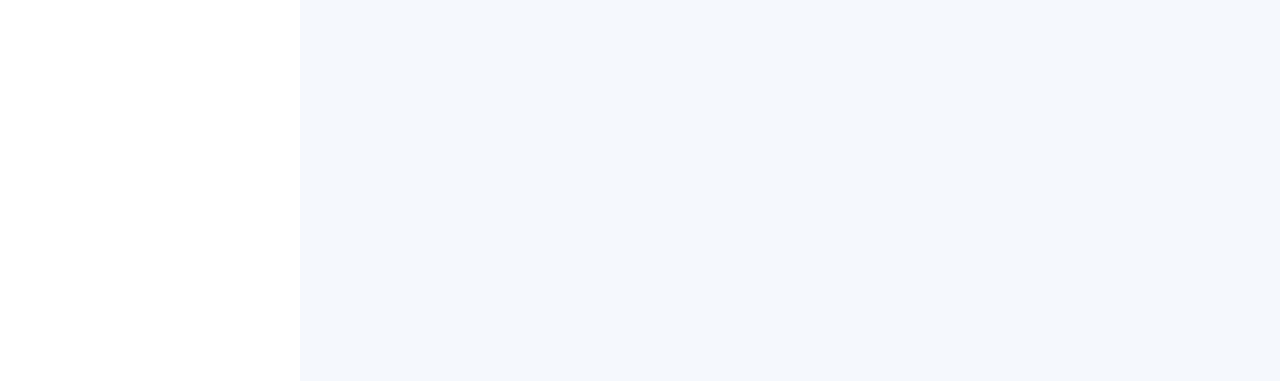
==== commit 66b4c87d: "update + overhaul" ====
--- a/index.html
+++ b/index.html
@@ -1,46 +1,502 @@
-<!doctype html>
+<!DOCTYPE html>
 <html lang="en">
-    <head>
-        
-        <link rel="stylesheet" href="index.css">
-        <link rel="stylesheet" href="https://stackpath.bootstrapcdn.com/bootstrap/4.3.1/css/bootstrap.min.css" integrity="sha384-ggOyR0iXCbMQv3Xipma34MD+dH/1fQ784/j6cY/iJTQUOhcWr7x9JvoRxT2MZw1T" crossorigin="anonymous">
-        <meta charset="utf-8" />
-        <title>Edward Zhang '23</title>
-    </head>  
-    <body>
-        
-        <div class="container">
-            
+
+<head>
+  <meta charset="utf-8">
+  <meta content="width=device-width, initial-scale=1.0" name="viewport">
+
+  <title>Edward Zhang DMD+WH 23</title>
+  <meta content="" name="description">
+  <meta content="" name="keywords">
+
+  <!-- Favicons -->
+  <link href="assets/img/favicon.png" rel="icon">
+  <link href="assets/img/apple-touch-icon.png" rel="apple-touch-icon">
+
+  <!-- Google Fonts -->
+  <link href="https://fonts.googleapis.com/css?family=Open+Sans:300,300i,400,400i,600,600i,700,700i|Raleway:300,300i,400,400i,500,500i,600,600i,700,700i|Poppins:300,300i,400,400i,500,500i,600,600i,700,700i" rel="stylesheet">
+
+  <!-- Vendor CSS Files -->
+  <link href="assets/vendor/aos/aos.css" rel="stylesheet">
+  <link href="assets/vendor/bootstrap/css/bootstrap.min.css" rel="stylesheet">
+  <link href="assets/vendor/bootstrap-icons/bootstrap-icons.css" rel="stylesheet">
+  <link href="assets/vendor/boxicons/css/boxicons.min.css" rel="stylesheet">
+  <link href="assets/vendor/glightbox/css/glightbox.min.css" rel="stylesheet">
+  <link href="assets/vendor/swiper/swiper-bundle.min.css" rel="stylesheet">
+
+  <!-- Template Main CSS File -->
+  <link href="assets/css/style.css" rel="stylesheet">
+
+  <!-- =======================================================
+  * Template Name: iPortfolio
+  * Updated: May 30 2023 with Bootstrap v5.3.0
+  * Template URL: https://bootstrapmade.com/iportfolio-bootstrap-portfolio-websites-template/
+  * Author: BootstrapMade.com
+  * License: https://bootstrapmade.com/license/
+  ======================================================== -->
+</head>
+
+<body>
+
+  <!-- ======= Mobile nav toggle button ======= -->
+  <i class="bi bi-list mobile-nav-toggle d-xl-none"></i>
+
+  <!-- ======= Header ======= -->
+  <header id="header">
+    <div class="d-flex flex-column">
+
+      <div class="profile">
+        <img src="assets/img/pfp.jpeg" alt="" class="img-fluid rounded-circle">
+        <h1 class="text-light"><a href="index.html">Edward Zhang</a></h1>
+        <div class="social-links mt-3 text-center">
+          <a href="https://twitter.com/ASleepyGuy" class="twitter"><i class="bx bxl-twitter"></i></a>
+          <a href="https://www.youtube.com/@TheSlepBoi" class="youtube"><i class="bx bxl-youtube"></i></a>
+          <a href="https://www.youtube.com/channel/UCOzrrn9ZqYIdSv-8RgA9TPA" class="youtube"><i class="bx bxl-youtube"></i></a>
+          <a href="https://www.linkedin.com/in/edwardjczhang/" class="linkedin"><i class="bx bxl-linkedin"></i></a>
+        </div>
+      </div>
+
+      <nav id="navbar" class="nav-menu navbar">
+        <ul>
+          <li><a href="#hero" class="nav-link scrollto active"><i class="bx bx-home"></i> <span>Home</span></a></li>
+          <li><a href="#about" class="nav-link scrollto"><i class="bx bx-user"></i> <span>About</span></a></li>
+          <li><a href="#portfolio" class="nav-link scrollto"><i class="bx bx-book-content"></i> <span>Portfolio</span></a></li>
+        </ul>
+      </nav><!-- .nav-menu -->
+    </div>
+  </header><!-- End Header -->
+
+  <!-- ======= Hero Section ======= -->
+  <section id="hero" class="d-flex flex-column justify-content-center align-items-center">
+    <div class="hero-container" data-aos="fade-in">
+      <h1>Edward Zhang</h1>
+      <p>I'm a <span class="typed" data-typed-items="Game Developer, Visual Computing Programmer, Researcher"></span></p>
+    </div>
+  </section><!-- End Hero -->
+
+  <main id="main">
+
+    <!-- ======= About Section ======= -->
+    <section id="about" class="about">
+      <div class="container">
+
+        <div class="section-title">
+          <h2>About</h2>
+          <p>My name is Edward Zhang and I am a recent graduate of the School of Engineering and Applied Sciences (SEAS) and the Wharton School of Business at the University of Pennsylvania. I graduated with two degrees: one in Digital Media Design (DMD) in SEAS and another Entreprenuership at Wharton. I also played Defensive Line for the UPenn Sprint football team, and was the president of the UPenn game development club, UPGRADE. I am currently seeking Ph.D. programs in the areas of Computer Graphics, Computer Vision, and Applied Machine Learning.</p>
+        </div>
+
+        <div class="row">
+          <div class="col-lg-4" data-aos="fade-right">
+            <img src="assets/img/profile-img.jpg" class="img-fluid" alt="">
+          </div>
+          <div class="col-lg-8 pt-4 pt-lg-0 content" data-aos="fade-left">
+            <h3>Developer, Researcher, and Creator</h3>
+            <p class="fst-italic">
+              My vision is to spur the development of innovative and financially self-sustaining graphical technologies that help humanity better harness the infinite power of computer graphics in the fields of entertainment, education, communication, and beyond. Thus, I am very interested in finding out what kind of paradigm shift will be or has been triggered by the democratization of game engine technology and the rise of the notion of the "Metaverse" within mainstream discourse.
+            </p>
             <div class="row">
-                <img src="pfpPortrait.png" alt="..." class="pfp"> 
-                
-            </div>
-            
-            <div class="jumbotron jumbotron-fluid">
-                <div class="container">    
-                    <h1 class="display-4" style="text-align: center">Edward Zhang</h1>
-                    <p class="lead" style="text-align: center">DMD and Wharton @ UPenn '23</p>
-                    <hr class="my-4">
-                    <p class="lead" style="text-align: center">About Me</p>
-                    <p style="text-align: center"> My name is Edward Zhang and I am senior at the School of Engineering and Applied Sciences (SEAS) and the Wharton School of Business at the University of Pennsylvania. I am dual-majoring in Digital Media Design (DMD) in SEAS and Entreprenuership at Wharton. I also play Defensive Line for the UPenn Sprint football team, and am the president of the UPenn game development club, UPGRADE.</p>
-                    <hr class="my-4">
-                    <p style="text-align: center">My vision is to spur the development of innovative and financially self-sustaining graphical technologies that help humanity better harness the infinite power of computer graphics in the fields of entertainment, education, communication, and beyond. Thus, I am very interested in finding out what kind of paradigm shift will be or has been triggered by the democratization of game engine technology and the rise of the notion of the "Metaverse" within mainstream discourse.</p>
-                    <hr class="my-4">
-                    <p style="text-align: center">In my free time, I enjoy drawing, programming, 3D modeling, game development, making video essays about anime for my Youtube channel, and exercising.</p>
-                    <hr class="my-4">
-                    <h1 class="display-4" style="text-align: center">Demo Reel</h1>
-                    <center><iframe src="https://player.vimeo.com/video/482195114" width="640" height="360" frameborder="0" allow="autoplay; fullscreen" allowfullscreen></iframe></center>
-                </div>   
-            </div>
-            
-            <div class="row">
-                <a href="https://www.linkedin.com/in/edwardjczhang/"><img src="1384014.svg" alt="..." class="icon"\></a>
-                <a href="https://github.com/zedward23?tab=repositories"><img src="1024px-Octicons-mark-github.svg.png" alt="..." class="icon"\></a> 
-                <a href="https://www.youtube.com/asleepyinsomniac"><img src="youtube.png" alt="..." class="icon"\> </a>
-                <a href="mailto: zedward@seas.upenn.edu"><img src="img_237869.png" alt="..." class="icon"\> </a>  
-                </div>
-        </div>
-        
-        
-    </body>
-</html>
+              <div class="col-lg-6">
+                <ul>
+                  <li><i class="bi bi-chevron-right"></i> <strong>Phone:</strong> <span>+1 215 450 6405</span></li>
+                  <li><i class="bi bi-chevron-right"></i> <strong>Email:</strong> <span>zedward@seas.upenn.edu</span></li>
+                  <li><i class="bi bi-chevron-right"></i> <strong>Curriculum Vitae:</strong> <span>
+                    <a href="assets\files\Edward_Zhang_CV_05312023.pdf"><i class="bx bx-link"></i></a>
+                  </span></li>
+                </ul>
+              </div>
+            </div>
+          </div>
+        </div>
+        <p>In my free time, I enjoy drawing, programming, 3D modeling, game development, making video essays about anime for my Youtube channel, and exercising.</p>
+      </div>
+    </section><!-- End About Section -->
+
+    <!-- ======= Skills Section ======= 
+    <section id="skills" class="skills section-bg">
+      <div class="container">
+
+        <div class="section-title">
+          <h2>Skills</h2>
+          <p>Magnam dolores commodi suscipit. Necessitatibus eius consequatur ex aliquid fuga eum quidem. Sit sint consectetur velit. Quisquam quos quisquam cupiditate. Et nemo qui impedit suscipit alias ea. Quia fugiat sit in iste officiis commodi quidem hic quas.</p>
+        </div>
+
+        <div class="row skills-content">
+
+          <div class="col-lg-6" data-aos="fade-up">
+
+            <div class="progress">
+              <span class="skill">HTML <i class="val">100%</i></span>
+              <div class="progress-bar-wrap">
+                <div class="progress-bar" role="progressbar" aria-valuenow="100" aria-valuemin="0" aria-valuemax="100"></div>
+              </div>
+            </div>
+
+            <div class="progress">
+              <span class="skill">CSS <i class="val">90%</i></span>
+              <div class="progress-bar-wrap">
+                <div class="progress-bar" role="progressbar" aria-valuenow="90" aria-valuemin="0" aria-valuemax="100"></div>
+              </div>
+            </div>
+
+            <div class="progress">
+              <span class="skill">JavaScript <i class="val">75%</i></span>
+              <div class="progress-bar-wrap">
+                <div class="progress-bar" role="progressbar" aria-valuenow="75" aria-valuemin="0" aria-valuemax="100"></div>
+              </div>
+            </div>
+
+          </div>
+
+          <div class="col-lg-6" data-aos="fade-up" data-aos-delay="100">
+
+            <div class="progress">
+              <span class="skill">PHP <i class="val">80%</i></span>
+              <div class="progress-bar-wrap">
+                <div class="progress-bar" role="progressbar" aria-valuenow="80" aria-valuemin="0" aria-valuemax="100"></div>
+              </div>
+            </div>
+
+            <div class="progress">
+              <span class="skill">WordPress/CMS <i class="val">90%</i></span>
+              <div class="progress-bar-wrap">
+                <div class="progress-bar" role="progressbar" aria-valuenow="90" aria-valuemin="0" aria-valuemax="100"></div>
+              </div>
+            </div>
+
+            <div class="progress">
+              <span class="skill">Photoshop <i class="val">55%</i></span>
+              <div class="progress-bar-wrap">
+                <div class="progress-bar" role="progressbar" aria-valuenow="55" aria-valuemin="0" aria-valuemax="100"></div>
+              </div>
+            </div>
+
+          </div>
+
+        </div>
+
+      </div>
+    </section>
+    
+    End Skills Section -->
+
+    <!-- ======= Resume Section ======= >
+    <section id="resume" class="resume">
+      <div class="container">
+
+        <div class="section-title">
+          <h2>Curriculum Vitae</h2>
+          <p>Magnam dolores commodi suscipit. Necessitatibus eius consequatur ex aliquid fuga eum quidem. Sit sint consectetur velit. Quisquam quos quisquam cupiditate. Et nemo qui impedit suscipit alias ea. Quia fugiat sit in iste officiis commodi quidem hic quas.</p>
+        </div>
+
+        <div class="row">
+          <div class="col-lg-6" data-aos="fade-up">
+            <h3 class="resume-title">Sumary</h3>
+            <div class="resume-item pb-0">
+              <h4>Alex Smith</h4>
+              <p><em>Innovative and deadline-driven Graphic Designer with 3+ years of experience designing and developing user-centered digital/print marketing material from initial concept to final, polished deliverable.</em></p>
+              <ul>
+                <li>Portland par 127,Orlando, FL</li>
+                <li>(123) 456-7891</li>
+                <li>alice.barkley@example.com</li>
+              </ul>
+            </div>
+
+            <h3 class="resume-title">Education</h3>
+            <div class="resume-item">
+              <h4>Master of Fine Arts &amp; Graphic Design</h4>
+              <h5>2015 - 2016</h5>
+              <p><em>Rochester Institute of Technology, Rochester, NY</em></p>
+              <p>Qui deserunt veniam. Et sed aliquam labore tempore sed quisquam iusto autem sit. Ea vero voluptatum qui ut dignissimos deleniti nerada porti sand markend</p>
+            </div>
+            <div class="resume-item">
+              <h4>Bachelor of Fine Arts &amp; Graphic Design</h4>
+              <h5>2010 - 2014</h5>
+              <p><em>Rochester Institute of Technology, Rochester, NY</em></p>
+              <p>Quia nobis sequi est occaecati aut. Repudiandae et iusto quae reiciendis et quis Eius vel ratione eius unde vitae rerum voluptates asperiores voluptatem Earum molestiae consequatur neque etlon sader mart dila</p>
+            </div>
+          </div>
+          <div class="col-lg-6" data-aos="fade-up" data-aos-delay="100">
+            <h3 class="resume-title">Professional Experience</h3>
+            <div class="resume-item">
+              <h4>Senior graphic design specialist</h4>
+              <h5>2019 - Present</h5>
+              <p><em>Experion, New York, NY </em></p>
+              <ul>
+                <li>Lead in the design, development, and implementation of the graphic, layout, and production communication materials</li>
+                <li>Delegate tasks to the 7 members of the design team and provide counsel on all aspects of the project. </li>
+                <li>Supervise the assessment of all graphic materials in order to ensure quality and accuracy of the design</li>
+                <li>Oversee the efficient use of production project budgets ranging from $2,000 - $25,000</li>
+              </ul>
+            </div>
+            <div class="resume-item">
+              <h4>Graphic design specialist</h4>
+              <h5>2017 - 2018</h5>
+              <p><em>Stepping Stone Advertising, New York, NY</em></p>
+              <ul>
+                <li>Developed numerous marketing programs (logos, brochures,infographics, presentations, and advertisements).</li>
+                <li>Managed up to 5 projects or tasks at a given time while under pressure</li>
+                <li>Recommended and consulted with clients on the most appropriate graphic design</li>
+                <li>Created 4+ design presentations and proposals a month for clients and account managers</li>
+              </ul>
+            </div>
+          </div>
+        </div>
+
+      </div>
+    </section> End Resume Section -->
+
+    <!-- ======= Portfolio Section ======= -->
+    <section id="portfolio" class="portfolio section-bg">
+      <div class="container">
+
+        <div class="section-title">
+          <h2>Portfolio</h2>
+          <p>Here is a sample of the broad range of projects that I undertake across the fields of game development, research, and graphics engineering.</p>
+        </div>
+
+        <div class="row" data-aos="fade-up">
+          <div class="col-lg-12 d-flex justify-content-center">
+            <ul id="portfolio-flters">
+              <li data-filter="*" class="filter-active">All</li>
+              <li data-filter=".filter-gdev">Game Development</li>
+              <li data-filter=".filter-research">Academic Research</li>
+              <li data-filter=".filter-graphProg">Graphics Programming</li>
+            </ul>
+          </div>
+        </div>
+
+        <div class="row portfolio-container" data-aos="fade-up" data-aos-delay="100">
+          <!-- Game Dev -->
+          <div class="col-lg-4 col-md-6 portfolio-item filter-gdev">
+            <div class="portfolio-wrap">
+              <img src="assets/img/portfolio/BTTitle.png" class="img-fluid" alt="">
+              <h4>Bionic Traveller</h4>
+              <tbody>The UPenn Game Development Club's inaugural game release to Steam, led by me as Executive Producer.</tbody>
+              <div class="portfolio-links">
+                <a href="assets/img/portfolio/BTDetails.png" data-gallery="portfolioGallery" class="portfolio-lightbox"><i class="bx bx-plus"></i></a>
+                <a href="https://store.steampowered.com/app/2026430/UPGRADE_202122__Bionic_Traveler/"><i class="bx bx-link"></i></a>
+              </div>
+            </div>
+          </div>
+
+          <div class="col-lg-4 col-md-6 portfolio-item filter-gdev">
+            <div class="portfolio-wrap">
+              <img src="assets/img/portfolio/RRTitle.png" class="img-fluid" alt="">
+              <h4>Recurison Rumble</h4>
+              <tbody>A gamified approach toward teaching the concept of Recursion, coded and tested by me.</tbody>
+              <div class="portfolio-links">
+                <a href="assets/img/portfolio/RRDetails.png" data-gallery="portfolioGallery" class="portfolio-lightbox"><i class="bx bx-plus"></i></a> 
+                <a href="https://zedward23.itch.io/recursion-rumble"><i class="bx bx-link"></i></a>
+              </div>
+            </div>
+          </div>
+
+          <div class="col-lg-4 col-md-6 portfolio-item filter-gdev">
+            <div class="portfolio-wrap">
+              <img src="assets/img/portfolio/GGTitle.png" class="img-fluid" alt="">
+              <h4>Galaxy Gacha</h4>
+              <tbody>The UPenn Game Development Club's second game in development for release to Steam, led by me as Executive Producer.</tbody>
+              <div class="portfolio-links">
+                <a href="assets/img/portfolio/GGDetails.png" data-gallery="portfolioGallery" class="portfolio-lightbox"><i class="bx bx-plus"></i></a>
+                <a href="https://github.com/pennupgrade/GachaBase"><i class="bx bx-link"></i></a>
+              </div>
+            </div>
+          </div>
+
+          
+          <!-- Research -->
+          <div class="col-lg-4 col-md-6 portfolio-item filter-research">
+            <div class="portfolio-wrap">
+              <img src="assets/img/portfolio/Ego4D.png" class="img-fluid" alt="">
+              <h4>Ego4D FAIR-University Consortium</h4>
+              <tbody>Data Collection for a Massive Dataset of Ego-Exocentric Video data of people completing human activities.</tbody>
+              <div class="portfolio-links">
+                <a href="https://ego4d-data.org/"><i class="bx bx-link"></i></a>
+              </div>
+            </div>
+          </div>
+          
+          <div class="col-lg-4 col-md-6 portfolio-item filter-research">
+            <div class="portfolio-wrap">
+              <img src="assets/img/portfolio/open-body-fit.png" class="img-fluid" alt="">
+              
+              <h4> open-body-fit</h4>
+              <tbody>A pipeline for loading estimated pose data from sign language into physics-based simulators, presented by me at MIG 2022.</tbody>
+              <div class="portfolio-links">
+                <a href="assets\files\writing_signlanguage_analysis.pdf"><i class="bx bx-link"></i></a>
+              </div>
+            </div>
+          </div>
+
+          <div class="col-lg-4 col-md-6 portfolio-item filter-research">
+            <div class="portfolio-wrap">
+              <img src="assets/img/portfolio/WRAPTitle.png" class="img-fluid" alt="">
+              <h4>A Data-Driven Look at the China Dream</h4>
+              <tbody>An overview of US-Listed Chinese stocks evaluated against Big Data, completed as a Worldwide Research Assistant Project under Wharton.</tbody>
+              <div class="portfolio-links">
+                <a href="assets\files\Edward Zhang-WRAP.pdf" title="More Details"><i class="bx bx-link"></i></a>
+              </div>
+            </div>
+          </div>
+
+          <div class="col-lg-4 col-md-6 portfolio-item filter-research">
+            <div class="portfolio-wrap">
+              <img src="assets/img/portfolio/RRDetails.png" class="img-fluid" alt="">
+              <h4>Efficacy of Game-Based Learning In the Teaching of Abstract Concepts</h4>
+              <tbody>My Wharton Honors Thesis which uses Recursion Rumble to test the efficancy of designing games for teaching abstract concepts.</tbody>
+              <div class="portfolio-links">
+                <a href="https://repository.upenn.edu/wharton_research_scholars/255/" title="More Details"><i class="bx bx-link"></i></a>
+              </div>
+            </div>
+          </div>
+
+          <!-- Graphics Projects -->
+          <div class="col-lg-4 col-md-6 portfolio-item filter-graphProg">
+            <div class="portfolio-wrap">
+              <img src="assets/img/portfolio/VASATitle.png" class="img-fluid" alt="">
+              <h4>Virtual Avatar Streaming Apperatus</h4>
+              <tbody>A rudimentary VTubing software package that can be hooked up to StreamLabs for use in livestreaming.<tbody>
+              <div class="portfolio-links">
+                <a href="https://github.com/zedward23/Virtual-Avatar-Streaming-Apperatus" title="More Details"><i class="bx bx-link"></i></a>
+              </div>
+            </div>
+          </div>
+
+          <div class="col-lg-4 col-md-6 portfolio-item filter-graphProg">
+            <div class="portfolio-wrap">
+              <img src="assets/img/portfolio/Grass.png" class="img-fluid" alt="">
+              <h4>Vulkan and WebGPU Grass</h4>
+              <tbody>Realtime scenes of animated grass which react to forces such as gravity and wind.<tbody>
+              <div class="portfolio-links">
+                <a href="https://github.com/conswang/webgpu-impact.git" title="More Details"><i class="bx bx-link"></i></a>
+                <a href="https://github.com/zedward23/Project5-Vulkan-Grass-Rendering" title="More Details"><i class="bx bx-link"></i></a>
+              </div>
+            </div>
+          </div>
+          
+          <div class="col-lg-4 col-md-6 portfolio-item filter-graphProg">
+            <div class="portfolio-wrap">
+              <img src="assets/img/portfolio/cuda.png" class="img-fluid" alt="">
+              <h4>Cuda Pathtracer</h4>
+              <tbody>A Pathtracer written in C++ and Cuda which supports arbitrary mesh loading, multiple light and surface types, and depth of field effects.</tbody>
+              <div class="portfolio-links">
+                <a href="https://github.com/zedward23/Project3-CUDA-Path-Tracer" title="More Details"><i class="bx bx-link"></i></a>
+              </div>
+            </div>
+          </div>
+
+          <div class="col-lg-4 col-md-6 portfolio-item filter-graphProg">
+            <div class="portfolio-wrap">
+              <img src="assets/img/portfolio/maya.png" class="img-fluid" alt="">
+              <h4>Mini-Maya</h4>
+              <tbody>A rasterizer written in C++ that supports arbitrary mesh editing, mesh skinning, and catmull-clark smoothing.</tbody>
+              <div class="portfolio-links">
+                <a href="https://github.com/CIS460-Fall-2020/homework-05-06-07-micro-maya-mesh-editor-zedward23.git" title="More Details"><i class="bx bx-link"></i></a>
+              </div>
+            </div>
+          </div>
+
+          <div class="col-lg-4 col-md-6 portfolio-item filter-graphProg">
+            <div class="portfolio-wrap">
+              <img src="assets/img/portfolio/faceblur.png" class="img-fluid" alt="">
+              <h4>Face Blur</h4>
+              <tbody>A simple automatic face blurring software package powered by OpenCV.</tbody>
+              <div class="portfolio-links">
+                <a href="https://github.com/zedward23/faceblur.git" title="More Details"><i class="bx bx-link"></i></a>
+              </div>
+            </div>
+          </div>
+
+          <div class="col-lg-4 col-md-6 portfolio-item filter-graphProg">
+            <div class="portfolio-wrap">
+              <img src="assets/img/portfolio/NeRF.png" class="img-fluid" alt="">
+              <h4>Simple NeRF</h4>
+              <tbody>A simplified implementation of a 3D Neural Radiance Field.</tbody>
+              <div class="portfolio-links">
+                <a href="https://colab.research.google.com/drive/1el_C6BJswptQVkeW2bnim9Sa-zmN5DwA?usp=sharing" title="More Details"><i class="bx bx-link"></i></a>
+              </div>
+            </div>
+          </div>
+
+          
+      </div>
+    </section><!-- End Portfolio Section -->
+
+    <!-- ======= Contact Section ======= 
+    <section id="contact" class="contact">
+      <div class="container">
+
+        <div class="section-title">
+          <h2>Contact</h2>
+          <p>Magnam dolores commodi suscipit. Necessitatibus eius consequatur ex aliquid fuga eum quidem. Sit sint consectetur velit. Quisquam quos quisquam cupiditate. Et nemo qui impedit suscipit alias ea. Quia fugiat sit in iste officiis commodi quidem hic quas.</p>
+        </div>
+
+        <div class="row" data-aos="fade-in">
+
+          <div class="col-lg-5 d-flex align-items-stretch">
+            <div class="info">
+              <div class="address">
+                <i class="bi bi-geo-alt"></i>
+                <h4>Location:</h4>
+                <p>A108 Adam Street, New York, NY 535022</p>
+              </div>
+
+              <div class="email">
+                <i class="bi bi-envelope"></i>
+                <h4>Email:</h4>
+                <p>info@example.com</p>
+              </div>
+
+              <div class="phone">
+                <i class="bi bi-phone"></i>
+                <h4>Call:</h4>
+                <p>+1 5589 55488 55s</p>
+              </div>
+
+              <iframe src="https://www.google.com/maps/embed?pb=!1m14!1m8!1m3!1d12097.433213460943!2d-74.0062269!3d40.7101282!3m2!1i1024!2i768!4f13.1!3m3!1m2!1s0x0%3A0xb89d1fe6bc499443!2sDowntown+Conference+Center!5e0!3m2!1smk!2sbg!4v1539943755621" frameborder="0" style="border:0; width: 100%; height: 290px;" allowfullscreen></iframe>
+            </div>
+
+          </div>
+
+        </div>
+
+      </div>
+    </section>End Contact Section -->
+
+  </main><!-- End #main -->
+
+  <!-- ======= Footer ======= -->
+  <footer id="footer">
+    <div class="container">
+      <div class="copyright">
+        &copy; Copyright <strong><span>iPortfolio</span></strong>
+      </div>
+      <div class="credits">
+        <!-- All the links in the footer should remain intact. -->
+        <!-- You can delete the links only if you purchased the pro version. -->
+        <!-- Licensing information: https://bootstrapmade.com/license/ -->
+        <!-- Purchase the pro version with working PHP/AJAX contact form: https://bootstrapmade.com/iportfolio-bootstrap-portfolio-websites-template/ -->
+        Designed by <a href="https://bootstrapmade.com/">BootstrapMade</a>
+      </div>
+    </div>
+  </footer><!-- End  Footer -->
+
+  <a href="#" class="back-to-top d-flex align-items-center justify-content-center"><i class="bi bi-arrow-up-short"></i></a>
+
+  <!-- Vendor JS Files -->
+  <script src="assets/vendor/purecounter/purecounter_vanilla.js"></script>
+  <script src="assets/vendor/aos/aos.js"></script>
+  <script src="assets/vendor/bootstrap/js/bootstrap.bundle.min.js"></script>
+  <script src="assets/vendor/glightbox/js/glightbox.min.js"></script>
+  <script src="assets/vendor/isotope-layout/isotope.pkgd.min.js"></script>
+  <script src="assets/vendor/swiper/swiper-bundle.min.js"></script>
+  <script src="assets/vendor/typed.js/typed.umd.js"></script>
+  <script src="assets/vendor/waypoints/noframework.waypoints.js"></script>
+  <script src="assets/vendor/php-email-form/validate.js"></script>
+
+  <!-- Template Main JS File -->
+  <script src="assets/js/main.js"></script>
+
+</body>
+
+</html>